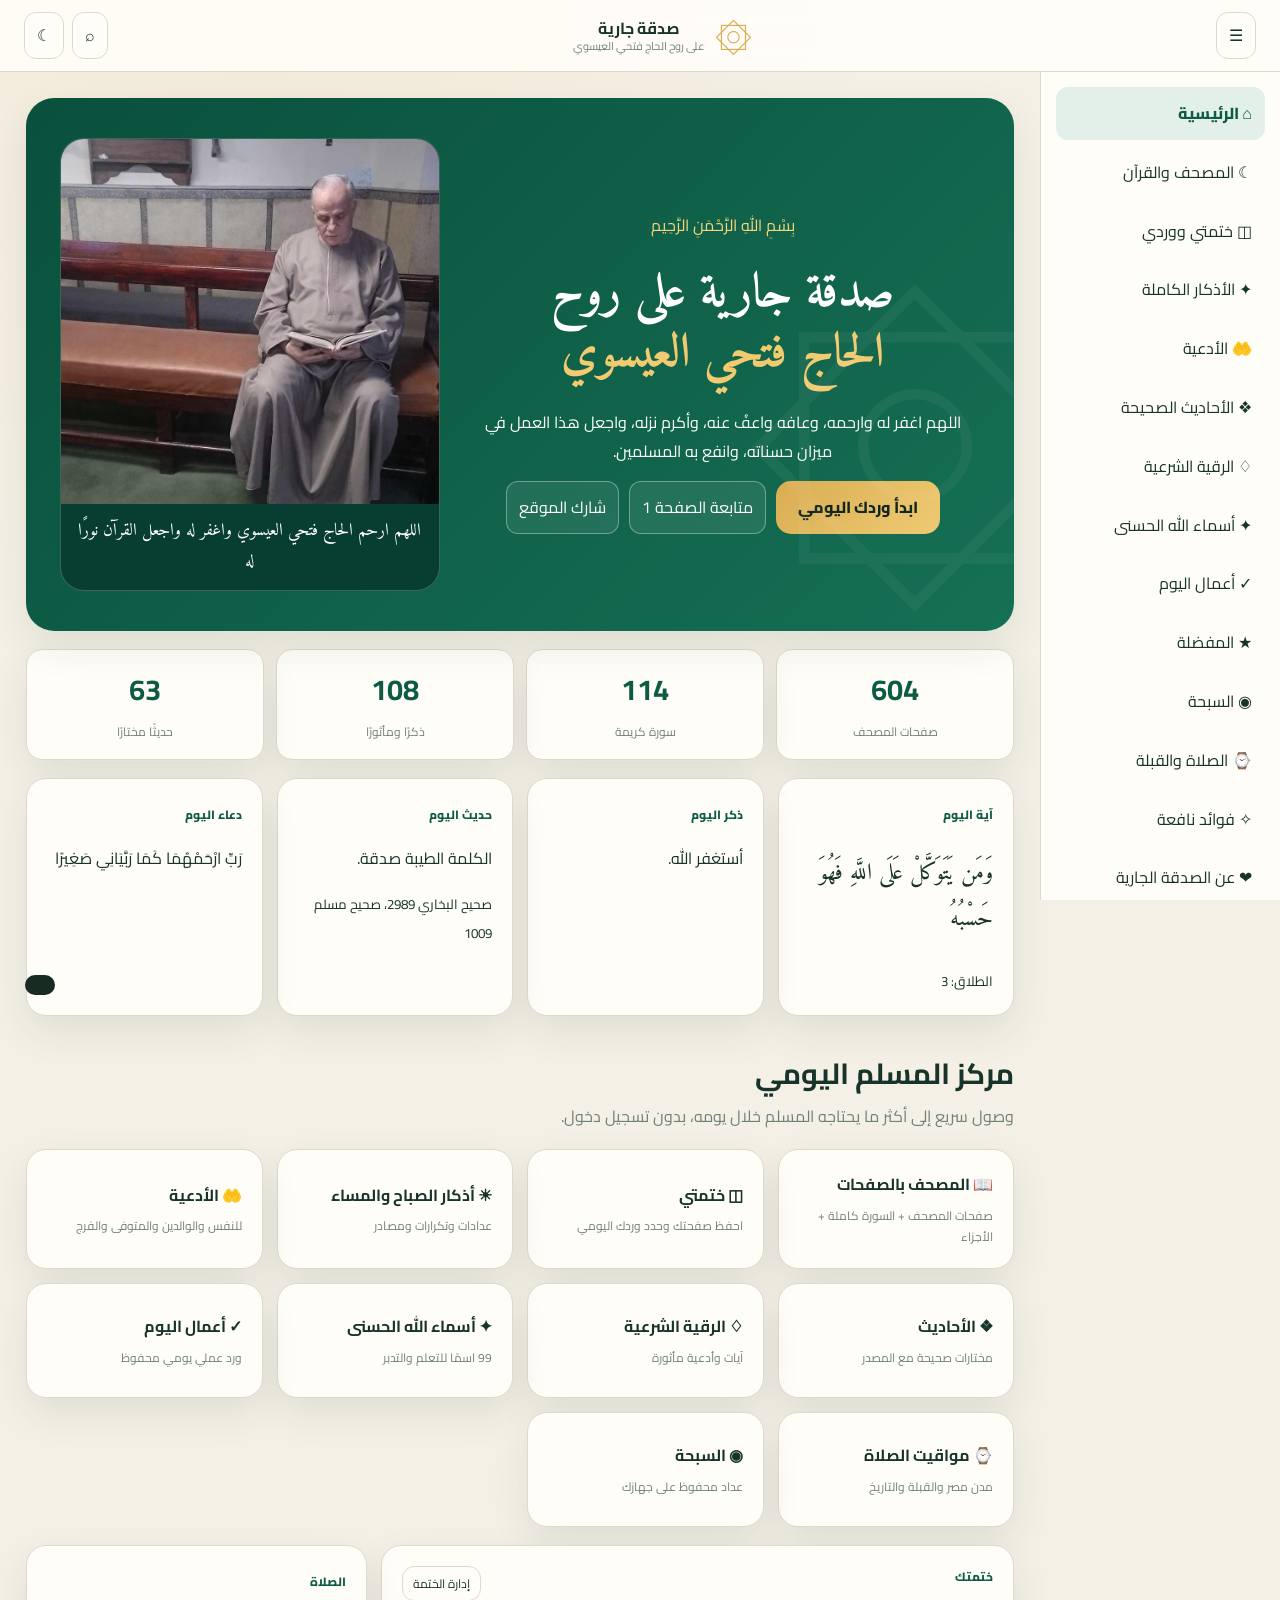
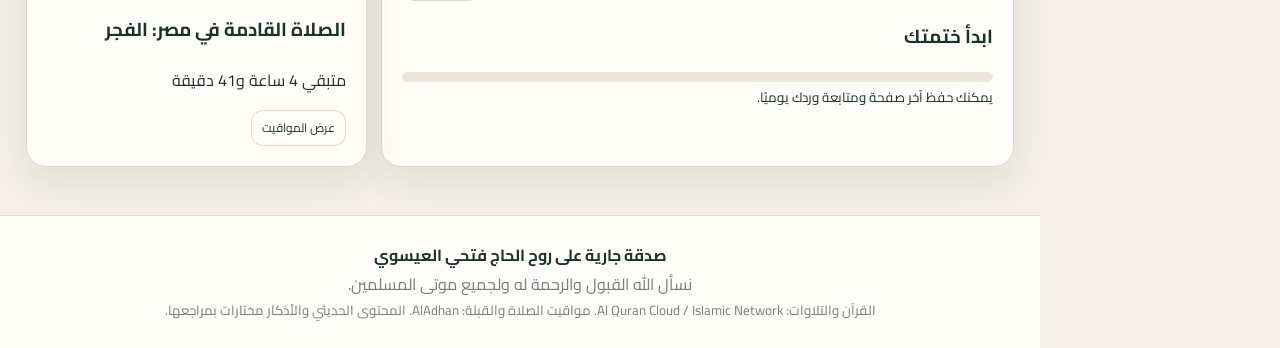
==== index.html @ 01813c27 "Final website update" ====
<!doctype html>
<html lang="ar" dir="rtl">
<head>
  <meta charset="utf-8">
  <meta name="viewport" content="width=device-width,initial-scale=1,viewport-fit=cover">
  <meta name="theme-color" content="#0d5b45">
  <meta name="description" content="صدقة جارية على روح الحاج فتحي العيسوي — مصحف بالصفحات، تلاوة متصلة، أذكار، أدعية، أحاديث، مواقيت الصلاة والقبلة وورد وختمة.">
  <meta property="og:title" content="صدقة جارية على روح الحاج فتحي العيسوي">
  <meta property="og:description" content="موقع إسلامي عام ومجاني: القرآن بالصفحات، الأذكار، الأدعية، الأحاديث، الصلاة والقبلة والورد اليومي.">
  <meta property="og:type" content="website">
  <title>صدقة جارية على روح الحاج فتحي العيسوي</title>
  <link rel="preconnect" href="https://fonts.googleapis.com"><link rel="preconnect" href="https://fonts.gstatic.com" crossorigin>
  <link href="https://fonts.googleapis.com/css2?family=Amiri:wght@400;700&family=Cairo:wght@400;600;700;800&display=swap" rel="stylesheet">
  <link rel="manifest" href="manifest.webmanifest">
  <link rel="stylesheet" href="style.css">
</head>
<body>
<header class="topbar">
  <button id="menuBtn" class="icon-btn" aria-label="القائمة">☰</button>
  <div class="brand"><span class="brand-mark">۞</span><div><strong>صدقة جارية</strong><small>على روح الحاج فتحي العيسوي</small></div></div>
  <div class="top-actions"><button id="globalSearchBtn" class="icon-btn" title="بحث">⌕</button><button id="themeBtn" class="icon-btn" title="الوضع الليلي">☾</button></div>
</header>
<aside id="sidebar" class="sidebar"><nav id="nav">
  <button data-section="home" class="active">⌂ الرئيسية</button>
  <button data-section="quran">☾ المصحف والقرآن</button>
  <button data-section="khatma">◫ ختمتي ووردي</button>
  <button data-section="adhkar">✦ الأذكار الكاملة</button>
  <button data-section="duas">🤲 الأدعية</button>
  <button data-section="hadith">❖ الأحاديث الصحيحة</button>
  <button data-section="ruqyah">♢ الرقية الشرعية</button>
  <button data-section="asma">✦ أسماء الله الحسنى</button>
  <button data-section="dailyworks">✓ أعمال اليوم</button>
  <button data-section="favorites">★ المفضلة</button>
  <button data-section="tasbeeh">◉ السبحة</button>
  <button data-section="prayer">⌚ الصلاة والقبلة</button>
  <button data-section="benefits">✧ فوائد نافعة</button>
  <button data-section="sadaqa">❤ عن الصدقة الجارية</button>
</nav></aside>
<div id="overlay" class="overlay"></div>

<main class="content">
<section id="home" class="page active">
  <div class="hero hero-with-photo">
    <div class="hero-copy"><p class="eyebrow">بِسْمِ اللهِ الرَّحْمَنِ الرَّحِيم</p><h1>صدقة جارية على روح<br><span>الحاج فتحي العيسوي</span></h1><p class="hero-dua">اللهم اغفر له وارحمه، وعافه واعفُ عنه، وأكرم نزله، واجعل هذا العمل في ميزان حسناته، وانفع به المسلمين.</p><div class="hero-actions"><button class="primary" data-go="daily">ابدأ وردك اليومي</button><button class="ghost" id="continueReading">متابعة القراءة</button><button class="ghost" id="shareSite">شارك الموقع</button></div></div>
    <figure class="father-photo"><img src="assets/fathy-alelesawy.jpeg" alt="الحاج فتحي العيسوي يقرأ القرآن"><figcaption>اللهم ارحم الحاج فتحي العيسوي واغفر له واجعل القرآن نورًا له</figcaption></figure>
  </div>

  <div class="stat-grid">
    <article><b>604</b><span>صفحات المصحف</span></article><article><b>114</b><span>سورة كريمة</span></article><article><b id="homeAdhkarCount">—</b><span>ذكرًا ومأثورًا</span></article><article><b id="homeHadithCount">—</b><span>حديثًا مختارًا</span></article>
  </div>

  <div id="daily" class="daily-grid"><article class="card"><span class="tag">آية اليوم</span><p class="quran-text" id="dailyAyah"></p><small id="dailyAyahRef"></small></article><article class="card"><span class="tag">ذكر اليوم</span><p id="dailyDhikr"></p></article><article class="card"><span class="tag">حديث اليوم</span><p id="dailyHadith"></p><small id="dailyHadithRef"></small></article><article class="card"><span class="tag">دعاء اليوم</span><p id="dailyDua"></p></article></div>

  <div class="section-title"><h2>مركز المسلم اليومي</h2><p>وصول سريع إلى أكثر ما يحتاجه المسلم خلال يومه، بدون تسجيل دخول.</p></div>
  <div class="quick-grid expanded"><button data-open="quran"><b>📖 المصحف بالصفحات</b><span>صفحات المصحف + السورة كاملة + الأجزاء</span></button><button data-open="khatma"><b>◫ ختمتي</b><span>احفظ صفحتك وحدد وردك اليومي</span></button><button data-open="adhkar"><b>☀ أذكار الصباح والمساء</b><span>عدادات وتكرارات ومصادر</span></button><button data-open="duas"><b>🤲 الأدعية</b><span>للنفس والوالدين والمتوفى والفرج</span></button><button data-open="hadith"><b>❖ الأحاديث</b><span>مختارات صحيحة مع المصدر</span></button><button data-open="ruqyah"><b>♢ الرقية الشرعية</b><span>آيات وأدعية مأثورة</span></button><button data-open="asma"><b>✦ أسماء الله الحسنى</b><span>99 اسمًا للتعلم والتدبر</span></button><button data-open="dailyworks"><b>✓ أعمال اليوم</b><span>ورد عملي يومي محفوظ</span></button><button data-open="prayer"><b>⌚ مواقيت الصلاة</b><span>مدن مصر والقبلة والتاريخ</span></button><button data-open="tasbeeh"><b>◉ السبحة</b><span>عداد محفوظ على جهازك</span></button></div>

  <div class="home-panels"><article class="card progress-card"><div class="item-head"><span class="tag">ختمتك</span><button data-open="khatma" class="mini-btn">إدارة الختمة</button></div><h3 id="homeKhatmaTitle">ابدأ ختمتك</h3><div class="progress"><span id="homeKhatmaBar"></span></div><small id="homeKhatmaText">يمكنك حفظ آخر صفحة ومتابعة وردك يوميًا.</small></article><article class="card"><span class="tag">الصلاة</span><h3 id="homePrayerTitle">مواقيت مصر</h3><p id="homePrayerText">افتح قسم الصلاة لاختيار مدينتك ومعرفة الصلاة القادمة.</p><button data-open="prayer" class="mini-btn">عرض المواقيت</button></article></div>
</section>

<section id="quran" class="page">
  <div class="section-title"><h2>المصحف الشريف — صفحات وسور وأجزاء</h2><p>اختر طريقة القراءة التي تناسبك: صفحة من صفحات المصحف، سورة كاملة في شاشة واحدة، أو جزء كامل. ويمكنك التنقل السابق/التالي داخل نفس النوع.</p></div>
  <div class="quran-dashboard">
    <div class="quran-mode-tabs" role="tablist" aria-label="طريقة تصفح القرآن">
      <button id="modePage" class="quran-mode-btn active" data-mode="page">📄 صفحات المصحف <small>1–604</small></button>
      <button id="modeSurah" class="quran-mode-btn" data-mode="surah">📖 سورة كاملة <small>1–114</small></button>
      <button id="modeJuz" class="quran-mode-btn" data-mode="juz">◫ جزء كامل <small>1–30</small></button>
    </div>
    <div class="quran-controls">
      <div class="q-control page-control"><label>انتقال إلى صفحة</label><div class="inline"><input id="pageJump" type="number" min="1" max="604" value="1"><button id="goPage" class="primary">فتح الصفحة</button></div></div>
      <div class="q-control"><label>اختيار سورة — تُعرض كاملة</label><select id="surahSelect"></select></div>
      <div class="q-control"><label>اختيار جزء — يُعرض كاملًا</label><select id="juzSelect"></select></div>
      <div class="q-control"><label>القارئ</label><select id="reciter"><option value="ar.alafasy">مشاري راشد العفاسي</option><option value="ar.husary">محمود خليل الحصري</option><option value="ar.minshawi">محمد صديق المنشاوي</option><option value="ar.hudhaify">علي عبد الرحمن الحذيفي</option><option value="ar.sudais">عبد الرحمن السديس</option><option value="ar.abdulbasit">عبد الباسط عبد الصمد</option><option value="ar.shuraim">سعود الشريم</option><option value="legacy.mustafa">مصطفى إسماعيل</option><option value="legacy.refat">محمد رفعت</option></select></div>
    </div>
    <div class="quran-search-box"><input id="quranSearch" class="search" placeholder="ابحث في القرآن بكلمة أو جزء من آية..."><button id="quranSearchBtn" class="ghost">بحث</button></div>
    <div id="quranSearchResults" class="search-strip hidden"></div>
  </div>

  <div class="mushaf-shell">
    <div class="reading-mode-status"><span id="readingModeBadge">وضع الصفحات</span><small id="readingModeHelp">التنقل الآن صفحة بصفحة</small></div>
    <div class="mushaf-toolbar"><button id="prevPage">→ السابق</button><div class="mushaf-meta"><b id="mushafPageTitle">الصفحة 1</b><small id="mushafMeta">جارٍ التحميل...</small></div><button id="nextPage">التالي ←</button></div>
    <div class="audio-toolbar"><button id="playPage" class="primary">▶ تشغيل المعروض</button><button id="stopPage" class="ghost">■ إيقاف</button><button id="playCurrentSurah" class="ghost">♫ تشغيل السورة صوتًا متصلًا</button><button id="savePage" class="ghost">☆ حفظ موضع القراءة</button><label id="autoNextWrap" class="toggle"><input id="autoNextPage" type="checkbox"><span>انتقال تلقائي للصفحة التالية</span></label></div>
    <div class="mushaf-viewbar"><span>طريقة العرض:</span><button id="mushafClassic" class="view-btn active">صفحة مصحف</button><button id="mushafComfort" class="view-btn">قراءة مريحة</button><button id="fontDown" class="view-btn">أ−</button><button id="fontUp" class="view-btn">أ+</button></div>
    <div id="pageAudioStatus" class="audio-status">في وضع الصفحة تُجهّز تلاوة آيات الصفحة لتقليل الفواصل. وفي وضع السورة تُشغّل السورة من ملف صوتي متصل.</div>
    <div class="progress audio-progress"><span id="pageAudioProgress"></span></div>
    <article id="mushafPage" class="mushaf-page"><div class="notice">جارٍ تحميل الصفحة الأولى...</div></article>
    <div class="mushaf-footer"><button id="prevPageBottom">→ السابق</button><b id="pageNumberBottom">1</b><button id="nextPageBottom">التالي ←</button></div>
  </div>
  <audio id="surahPlayer" controls preload="none" class="surah-player"></audio>
  <div class="source-note">مصدر النص والتلاوات: Al Quran Cloud / Islamic Network CDN. عرض الصفحات يعتمد رقم الصفحة المرفق مع النص العثماني، وعرض السورة/الجزء يعرض النص كاملًا في جلسة قراءة واحدة.</div>
</section>

<section id="khatma" class="page"><div class="section-title"><h2>ختمتي ووردي اليومي</h2><p>تابع قراءتك بالصفحات؛ التقدم محفوظ على هذا الجهاز فقط.</p></div><div class="khatma-grid"><article class="card khatma-main"><span class="tag">تقدم الختمة</span><div class="khatma-number"><b id="khatmaPercent">0%</b><span id="khatmaPages">0 من 604 صفحة</span></div><div class="progress large"><span id="khatmaBar"></span></div><div class="toolbar compact-tools"><input id="khatmaCurrentPage" type="number" min="1" max="604" placeholder="آخر صفحة وصلت إليها"><button id="saveKhatma" class="primary">حفظ التقدم</button></div><button id="openKhatmaPage" class="ghost full">افتح آخر صفحة الآن</button></article><article class="card"><span class="tag">الورد اليومي</span><h3>كم صفحة تريد يوميًا؟</h3><div class="toolbar compact-tools"><input id="dailyPages" type="number" min="1" max="100" value="10"><button id="saveDailyPages" class="ghost">حفظ</button></div><p id="khatmaEstimate"></p><div class="today-target"><b id="todayTarget">—</b><small>صفحات ورد اليوم المقترحة</small></div></article><article class="card"><span class="tag">آخر قراءة</span><h3 id="lastReadLabel">لا يوجد موضع محفوظ بعد</h3><p>كلما فتحت صفحة في المصحف يحفظ الموقع آخر صفحة تلقائيًا.</p><button id="resumeLastRead" class="primary">متابعة القراءة</button></article></div></section>

<section id="adhkar" class="page"><div class="section-title"><h2>الأذكار الكاملة</h2><p>أذكار الصباح والمساء ومواقف اليوم، مع عدد التكرار وعداد مستقل لكل ذكر.</p></div><div class="filter-row"><input id="adhkarSearch" class="search" placeholder="ابحث داخل الأذكار..."><button id="resetAdhkarToday" class="ghost">تصفير عدادات القسم الحالي</button></div><div id="adhkarTabs" class="tabs scroll-tabs"></div><div id="adhkarList" class="stack"></div></section>

<section id="duas" class="page"><div class="section-title"><h2>موسوعة الأدعية</h2><p>أدعية من القرآن والسنة ومأثورات صحيحة المعنى، مع أقسام للنفس والوالدين والمتوفى والفرج والرزق.</p></div><input id="duaSearch" class="search section-search" placeholder="ابحث في الأدعية..."><div id="duaTabs" class="tabs scroll-tabs"></div><div id="duaList" class="stack"></div></section>

<section id="hadith" class="page"><div class="section-title"><h2>أحاديث صحيحة مختارة</h2><p>مختارات قصيرة مع مرجع الحديث. الهدف التذكير والانتفاع، وليس استبدال كتب السنة وشروحها.</p></div><div class="toolbar"><input id="hadithSearch" class="search" placeholder="ابحث في الأحاديث..."><select id="hadithCategory"><option value="all">كل الموضوعات</option></select></div><div id="hadithList" class="stack"></div></section>

<section id="ruqyah" class="page"><div class="section-title"><h2>الرقية الشرعية</h2><p>آيات وأدعية مأثورة تُقرأ بنية الاستشفاء والافتقار إلى الله، مع الأخذ بالأسباب الطبية عند الحاجة.</p></div><div class="notice">الرقية دعاء وقراءة مشروعة، وليست بديلًا عن الطبيب أو العلاج عند وجود مرض أو حالة طارئة.</div><div id="ruqyahList" class="stack"></div></section>

<section id="asma" class="page"><div class="section-title"><h2>أسماء الله الحسنى</h2><p>تعلّم الأسماء الحسنى وتدبر معانيها، مع بحث سريع وحفظ الاسم للمراجعة اليومية.</p></div><div class="toolbar"><input id="asmaSearch" class="search" placeholder="ابحث عن اسم من أسماء الله الحسنى..."><button id="randomAsma" class="ghost">اسم للتدبر اليوم</button></div><div id="asmaFeatured" class="asma-featured hidden"></div><div id="asmaGrid" class="asma-grid"></div></section>
<section id="dailyworks" class="page"><div class="section-title"><h2>أعمال اليوم</h2><p>قائمة عملية صغيرة تساعدك على المحافظة على وردك اليومي. تُصفّر تلقائيًا مع بداية يوم جديد على جهازك.</p></div><div class="dailyworks-summary"><article><small>إنجاز اليوم</small><b id="dailyWorksPercent">0%</b><div class="progress"><span id="dailyWorksBar"></span></div></article><article><small>تم</small><b id="dailyWorksDone">0 / 0</b><button id="resetDailyWorks" class="ghost">إعادة اليوم</button></article></div><div id="dailyWorksList" class="dailyworks-list"></div></section>
<section id="favorites" class="page"><div class="section-title"><h2>المفضلة</h2><p>كل ما تحفظه من آيات وأذكار وأدعية وأحاديث يظهر هنا على هذا الجهاز.</p></div><div id="favoriteList" class="stack"></div></section>

<section id="tasbeeh" class="page"><div class="section-title"><h2>السبحة الإلكترونية</h2><p>العداد يُحفظ تلقائيًا على جهازك.</p></div><div class="tasbeeh-card"><select id="tasbeehPhrase"><option>سبحان الله</option><option>الحمد لله</option><option>الله أكبر</option><option>لا إله إلا الله</option><option>أستغفر الله</option><option>لا حول ولا قوة إلا بالله</option><option>اللهم صل وسلم على نبينا محمد</option></select><button id="tasbeehTap" class="tasbeeh-circle"><span id="tasbeehCount">0</span><small>اضغط للتسبيح</small></button><div class="tasbeeh-actions"><button id="minusTasbeeh">−1</button><button id="resetTasbeeh">تصفير</button></div></div></section>

<section id="prayer" class="page"><div class="section-title"><h2>مواقيت الصلاة في مصر والقبلة</h2><p>اختر محافظتك/مدينتك المصرية. الحساب بطريقة الهيئة المصرية العامة للمساحة عبر AlAdhan.</p></div><div class="toolbar prayer-toolbar"><select id="egyptCity"><option value="Cairo">القاهرة</option><option value="Giza">الجيزة</option><option value="Alexandria">الإسكندرية</option><option value="Port Said">بورسعيد</option><option value="Suez">السويس</option><option value="Ismailia">الإسماعيلية</option><option value="Mansoura">المنصورة</option><option value="Tanta">طنطا</option><option value="Zagazig">الزقازيق</option><option value="Damanhur">دمنهور</option><option value="Damietta">دمياط</option><option value="Fayoum">الفيوم</option><option value="Beni Suef">بني سويف</option><option value="Minya">المنيا</option><option value="Asyut">أسيوط</option><option value="Sohag">سوهاج</option><option value="Qena">قنا</option><option value="Luxor">الأقصر</option><option value="Aswan">أسوان</option><option value="Hurghada">الغردقة</option><option value="Sharm El Sheikh">شرم الشيخ</option><option value="Arish">العريش</option></select><button id="cityPrayerBtn" class="primary">عرض المواقيت</button><button id="locateBtn" class="ghost">استخدم موقعي داخل مصر</button></div><div id="prayerStatus" class="notice">القاهرة محددة افتراضيًا. اختر مدينتك ثم اضغط عرض المواقيت.</div><div class="prayer-summary"><article><small>التاريخ الهجري</small><b id="hijriDate">—</b></article><article><small>الصلاة القادمة</small><b id="nextPrayerName">—</b><span id="nextPrayerCountdown">—</span></article></div><div id="prayerGrid" class="prayer-grid"></div><div id="qiblaBox" class="qibla-box hidden"><div id="qiblaArrow" class="qibla-arrow">↑</div><b>اتجاه القبلة</b><span id="qiblaDeg"></span></div></section>

<section id="benefits" class="page"><div class="section-title"><h2>فوائد نافعة خلال اليوم</h2><p>تذكيرات عملية قصيرة تساعد على دوام الطاعة وحسن الخلق.</p></div><div id="benefitList" class="stack"></div></section>

<section id="sadaqa" class="page"><div class="memorial card-large"><figure class="memorial-photo"><img src="assets/fathy-alelesawy.jpeg" alt="الحاج فتحي العيسوي"></figure><span class="brand-mark big">۞</span><h2>في ذكرى الحاج فتحي العيسوي</h2><p class="quran-text">رَبَّنَا اغْفِرْ لَنَا وَلِإِخْوَانِنَا الَّذِينَ سَبَقُونَا بِالْإِيمَانِ</p><p>هذا الموقع أُنشئ بنية الصدقة الجارية، وهو مفتوح لكل الناس بلا تسجيل أو مقابل. نسأل الله أن ينفع به، وأن يجعل كل قراءة وذكر ودعاء وعلم نافع فيه في ميزان حسناته.</p><div class="special-duas"><h3>أدعية لوالدي</h3><p>اللهم اغفر لأبي فتحي العيسوي وارحمه رحمةً واسعة، ونوّر قبره، وآنس وحشته، واجعل قبره روضةً من رياض الجنة.</p><p>اللهم اجزه عن الإحسان إحسانًا، وعن الإساءة عفوًا وغفرانًا، وأكرم نزله ووسّع مدخله، واجمعنا به في جنات النعيم.</p><p>اللهم ارفع درجته في المهديين، واخلفه في عقبه في الغابرين، واغفر لنا وله يا رب العالمين.</p></div><button id="duaForFather" class="primary">دعوت له الآن 🤲</button><small id="duaThanks"></small><button id="shareMemorial" class="ghost">شارك الصدقة الجارية</button></div></section>
</main>
<footer><b>صدقة جارية على روح الحاج فتحي العيسوي</b><span>نسأل الله القبول والرحمة له ولجميع موتى المسلمين.</span><small>القرآن والتلاوات: Al Quran Cloud / Islamic Network. مواقيت الصلاة والقبلة: AlAdhan. المحتوى الحديثي والأذكار مختارات بمراجعها.</small></footer>
<div id="searchModal" class="modal hidden"><div class="modal-card"><button id="closeSearch" class="modal-close">×</button><h3>بحث في الموقع</h3><input id="globalSearch" class="search" placeholder="اكتب ذكرًا أو دعاءً أو حديثًا..."><div id="searchResults" class="stack compact"></div></div></div>
<div id="toast" class="toast"></div>
<script src="data.js"></script><script src="app.js"></script>
</body></html>
---- style.css ----
*{box-sizing:border-box}html{scroll-behavior:smooth}:root{--bg:#f4f0e5;--surface:#fffdf8;--surface2:#ece7da;--text:#18332a;--muted:#718079;--green:#0d5b45;--green2:#177055;--green3:#e3efe9;--gold:#d9ad52;--gold2:#f1d58e;--line:#dfd9cb;--shadow:0 15px 38px rgba(22,47,39,.09);--radius:20px}body{margin:0;background:radial-gradient(circle at 20% 0%,rgba(217,173,82,.08),transparent 28%),var(--bg);color:var(--text);font-family:Cairo,Arial,sans-serif;line-height:1.8}.dark{--bg:#0b1512;--surface:#12211c;--surface2:#1a2c26;--text:#eef6f2;--muted:#a2b1aa;--green:#2b8b6c;--green2:#3ca37f;--green3:#16362c;--gold:#e1b85f;--gold2:#8a7138;--line:#294139;--shadow:0 15px 38px rgba(0,0,0,.24)}button,input,select{font:inherit}.topbar{position:fixed;top:0;right:0;left:0;height:72px;background:color-mix(in srgb,var(--surface) 94%,transparent);backdrop-filter:blur(12px);border-bottom:1px solid var(--line);display:flex;align-items:center;justify-content:space-between;padding:0 24px;z-index:30}.brand{display:flex;align-items:center;gap:10px}.brand-mark{font-size:38px;color:var(--gold);line-height:1}.brand div{display:flex;flex-direction:column;line-height:1.3;text-align:center}.brand small{color:var(--muted);font-size:11px}.icon-btn,.ghost,.mini-btn,.tabs button,.tasbeeh-actions button,.mushaf-toolbar button,.mushaf-footer button{border:1px solid var(--line);background:var(--surface);color:var(--text);border-radius:12px;padding:8px 12px;cursor:pointer}.top-actions{display:flex;gap:8px}.sidebar{position:fixed;top:72px;right:0;bottom:0;width:240px;background:var(--surface);border-left:1px solid var(--line);z-index:20;padding:15px;overflow:auto}.sidebar nav{display:grid;gap:6px}.sidebar button{border:0;background:transparent;color:var(--text);padding:12px 13px;text-align:right;border-radius:12px;cursor:pointer}.sidebar button:hover,.sidebar button.active{background:var(--green3);color:var(--green);font-weight:800}.content{margin-right:240px;padding:98px 26px 48px;min-height:calc(100vh - 150px)}.page{display:none;max-width:1180px;margin:auto}.page.active{display:block}.hero{background:linear-gradient(135deg,#0a503d,#157054);color:white;border-radius:28px;min-height:410px;padding:40px 34px;box-shadow:var(--shadow);position:relative;overflow:hidden}.hero:before{content:'۞';position:absolute;right:-70px;bottom:-120px;font-size:350px;opacity:.045}.hero-with-photo{display:grid;grid-template-columns:1.15fr .85fr;gap:26px;align-items:stretch}.hero-copy{display:flex;flex-direction:column;justify-content:center;text-align:center;align-items:center}.eyebrow{color:#f4d67e}.hero h1{font-family:Amiri,serif;font-size:48px;line-height:1.25;margin:8px 0}.hero h1 span{color:#f2ca70}.hero-dua{max-width:760px}.hero-actions{display:flex;gap:10px;flex-wrap:wrap;justify-content:center}.primary{border:0;background:linear-gradient(135deg,var(--gold),#efca73);color:#13271f;padding:12px 22px;border-radius:15px;font-weight:800;cursor:pointer}.hero .ghost{color:#fff;border-color:rgba(255,255,255,.35);background:rgba(255,255,255,.08)}.father-photo{margin:0;overflow:hidden;border-radius:24px;background:#073e31;border:1px solid rgba(255,255,255,.2);position:relative}.father-photo img{width:100%;height:365px;display:block;object-fit:cover;object-position:50% 42%;filter:contrast(1.03) saturate(.92)}.father-photo figcaption{padding:12px 16px;color:#fff;font-family:Amiri,serif;font-size:1.08rem;text-align:center}.stat-grid{display:grid;grid-template-columns:repeat(4,1fr);gap:12px;margin:18px 0}.stat-grid article,.prayer-summary article{background:var(--surface);border:1px solid var(--line);border-radius:16px;padding:14px 18px;text-align:center;box-shadow:var(--shadow)}.stat-grid b{display:block;font-size:29px;color:var(--green)}.stat-grid span{color:var(--muted);font-size:12px}.daily-grid,.quick-grid,.prayer-grid{display:grid;grid-template-columns:repeat(4,1fr);gap:14px;margin:18px 0}.card,.stack article,.quick-grid button,.prayer,.card-large,.mushaf-shell,.quran-dashboard{background:var(--surface);border:1px solid var(--line);border-radius:var(--radius);box-shadow:var(--shadow)}.card{padding:20px;min-height:165px}.tag{color:var(--green);font-weight:800;font-size:12px}.quran-text{font-family:Amiri,serif;font-size:23px;line-height:2}.section-title{margin:32px 0 15px}.section-title h2{font-size:29px;margin:0}.section-title p{color:var(--muted);margin:2px 0;max-width:900px}.quick-grid.expanded{grid-template-columns:repeat(4,1fr)}.quick-grid button{padding:20px;text-align:right;color:var(--text);cursor:pointer;min-height:115px;transition:.18s}.quick-grid button:hover{transform:translateY(-2px);border-color:var(--gold)}.quick-grid b,.quick-grid span{display:block}.quick-grid span{color:var(--muted);font-size:12px;margin-top:6px}.home-panels{display:grid;grid-template-columns:1.3fr .7fr;gap:14px;margin-top:18px}.progress{height:10px;background:var(--surface2);border-radius:99px;overflow:hidden}.progress span{display:block;height:100%;width:0;background:linear-gradient(90deg,var(--green),var(--gold));transition:.4s}.progress.large{height:16px;margin:16px 0}.mini-btn{padding:6px 10px;font-size:12px}.search,select,input[type=number]{width:100%;padding:12px 14px;border:1px solid var(--line);background:var(--surface);color:var(--text);border-radius:13px;outline:none}.toolbar{display:grid;grid-template-columns:1fr 270px;gap:10px;margin-bottom:18px}.filter-row{display:grid;grid-template-columns:1fr auto;gap:10px;margin-bottom:14px}.section-search{margin-bottom:14px}.inline{display:grid;grid-template-columns:1fr auto;gap:8px}.quran-dashboard{padding:16px;margin-bottom:16px}.quran-controls{display:grid;grid-template-columns:1fr 1.4fr 1fr 1.5fr;gap:10px}.quran-controls label{display:block;color:var(--muted);font-size:12px;margin-bottom:5px}.quran-search-box{display:grid;grid-template-columns:1fr auto;gap:8px;margin-top:12px}.search-strip{margin-top:12px;display:flex;gap:8px;overflow:auto;padding-bottom:5px}.search-result{min-width:260px;border:1px solid var(--line);background:var(--surface2);border-radius:12px;padding:10px;cursor:pointer}.search-result b{display:block;color:var(--green)}.mushaf-shell{padding:18px}.mushaf-toolbar,.mushaf-footer{display:flex;justify-content:space-between;align-items:center;gap:10px}.mushaf-meta{text-align:center;display:flex;flex-direction:column}.mushaf-meta small{color:var(--muted)}.audio-toolbar{display:flex;align-items:center;gap:8px;flex-wrap:wrap;border-block:1px solid var(--line);padding:12px 0;margin:14px 0}.toggle{display:flex;align-items:center;gap:7px;color:var(--muted);font-size:12px}.audio-status{font-size:12px;color:var(--muted);margin-bottom:6px}.audio-progress{height:7px;margin-bottom:12px}.mushaf-page{max-width:810px;margin:0 auto 16px;background:#fffdf3;color:#152b23;border:10px double #d2b86a;border-radius:4px;padding:34px 42px;min-height:860px;box-shadow:inset 0 0 0 2px #eee2b9,0 12px 30px rgba(80,60,20,.08);font-family:Amiri,serif;text-align:justify;direction:rtl;position:relative}.dark .mushaf-page{background:#f8f1df;color:#14261f}.mushaf-page:before,.mushaf-page:after{content:'۞';position:absolute;color:#b59342;font-size:22px;top:8px}.mushaf-page:before{right:12px}.mushaf-page:after{left:12px}.surah-banner{text-align:center;margin:10px 0 14px;padding:7px 20px;border-block:2px solid #c6a556;font-family:Cairo,Arial,sans-serif;font-weight:800;color:#174d3c;background:linear-gradient(90deg,transparent,#f1e3ad,transparent)}.basmala{text-align:center;font-size:27px;margin:7px 0 10px}.mushaf-text{font-size:29px;line-height:2.35;margin:0}.mushaf-ayah{display:inline}.mushaf-ayah-mark{display:inline-flex;vertical-align:middle;align-items:center;justify-content:center;min-width:31px;height:31px;margin:0 3px;border:1px solid #b79543;border-radius:50%;font-family:Cairo,Arial,sans-serif;font-size:12px;color:#185644}.current-audio-ayah{background:rgba(217,173,82,.19);border-radius:8px}.mushaf-footer{border-top:1px solid var(--line);padding-top:12px}.mushaf-footer b{font-size:18px;color:var(--green)}.surah-player{width:100%;margin-top:12px}.source-note{color:var(--muted);font-size:11px;margin-top:8px}.khatma-grid{display:grid;grid-template-columns:1.3fr .8fr .9fr;gap:14px}.khatma-main{min-height:280px}.khatma-number{display:flex;align-items:end;justify-content:space-between;margin-top:16px}.khatma-number b{font-size:46px;color:var(--green)}.khatma-number span{color:var(--muted)}.compact-tools{grid-template-columns:1fr auto;margin:16px 0}.full{width:100%}.today-target{border:1px dashed var(--gold);padding:15px;border-radius:15px;text-align:center}.today-target b{display:block;font-size:32px;color:var(--green)}.tabs{display:flex;gap:7px;flex-wrap:wrap;margin-bottom:15px}.scroll-tabs{overflow:auto;flex-wrap:nowrap;padding-bottom:5px}.tabs button{white-space:nowrap}.tabs button.active{background:var(--green);color:white;border-color:var(--green)}.stack{display:grid;gap:12px}.stack article{padding:18px}.stack article p{margin:7px 0}.item-head{display:flex;justify-content:space-between;gap:10px;align-items:start}.item-actions{display:flex;gap:6px}.item-actions button{border:0;background:var(--surface2);color:var(--text);border-radius:9px;padding:6px 9px;cursor:pointer}.source{display:block;color:var(--muted);font-size:12px}.counter-row{display:flex;align-items:center;justify-content:space-between;gap:10px;margin-top:10px}.counter-btn{border:0;background:var(--green);color:#fff;border-radius:12px;padding:8px 14px;cursor:pointer}.tasbeeh-card{max-width:520px;margin:25px auto;text-align:center}.tasbeeh-circle{width:230px;height:230px;border-radius:50%;margin:30px auto;display:flex;flex-direction:column;align-items:center;justify-content:center;border:8px solid var(--surface2);background:var(--green);color:#fff;cursor:pointer;box-shadow:var(--shadow)}.tasbeeh-circle span{font-size:58px;font-weight:800}.tasbeeh-circle small{opacity:.8}.tasbeeh-actions{display:flex;justify-content:center;gap:8px}.notice{padding:13px;background:var(--surface2);border-radius:12px;margin:14px 0}.prayer{padding:18px;text-align:center}.prayer b,.prayer span{display:block}.prayer span{font-size:24px;color:var(--green)}.prayer-summary{display:grid;grid-template-columns:1fr 1fr;gap:12px;margin:14px 0}.prayer-summary article b,.prayer-summary article span{display:block}.prayer-summary article b{font-size:21px;color:var(--green)}.qibla-box{max-width:300px;margin:25px auto;text-align:center;background:var(--surface);padding:22px;border-radius:var(--radius);border:1px solid var(--line)}.qibla-arrow{font-size:70px;color:var(--green);transition:.4s}.qibla-box b,.qibla-box span{display:block}.card-large{padding:35px;text-align:center;max-width:880px;margin:10px auto}.brand-mark.big{font-size:80px}.special-duas{background:var(--surface2);padding:18px;border-radius:15px;margin:18px 0;text-align:right}.memorial .ghost{margin-right:8px}.memorial-photo{width:190px;height:190px;border-radius:50%;overflow:hidden;margin:0 auto 10px;border:6px solid var(--green3);box-shadow:var(--shadow)}.memorial-photo img{width:100%;height:100%;object-fit:cover;object-position:50% 38%}footer{margin-right:240px;padding:25px;text-align:center;background:var(--surface);border-top:1px solid var(--line);display:flex;flex-direction:column;color:var(--muted)}footer b{color:var(--text)}.hidden{display:none!important}.overlay{display:none}.modal{position:fixed;inset:0;background:rgba(0,0,0,.55);z-index:50;display:flex;align-items:flex-start;justify-content:center;padding:90px 16px 20px}.modal-card{width:min(760px,100%);max-height:78vh;overflow:auto;background:var(--surface);padding:22px;border-radius:20px;position:relative}.modal-close{position:absolute;left:14px;top:10px;border:0;background:transparent;color:var(--text);font-size:28px;cursor:pointer}.compact article{padding:12px}.toast{position:fixed;bottom:25px;left:25px;background:#172b23;color:#fff;padding:10px 15px;border-radius:12px;z-index:80;transform:translateY(120px);transition:.25s}.toast.show{transform:translateY(0)}
@media(max-width:1000px){.sidebar{transform:translateX(110%);transition:.25s;width:270px}.sidebar.open{transform:none}.overlay.show{display:block;position:fixed;inset:72px 0 0 0;background:rgba(0,0,0,.35);z-index:19}.content,footer{margin-right:0}.daily-grid,.quick-grid.expanded{grid-template-columns:repeat(2,1fr)}.quran-controls{grid-template-columns:repeat(2,1fr)}.khatma-grid{grid-template-columns:1fr 1fr}.khatma-main{grid-column:1/-1}.prayer-grid{grid-template-columns:repeat(3,1fr)}}
@media(max-width:780px){.hero-with-photo{grid-template-columns:1fr}.father-photo img{height:330px}.stat-grid{grid-template-columns:repeat(2,1fr)}.home-panels{grid-template-columns:1fr}.mushaf-page{padding:26px 24px;min-height:720px}.mushaf-text{font-size:26px;line-height:2.25}.mushaf-toolbar{align-items:stretch}.mushaf-toolbar button{font-size:12px}}
@media(max-width:600px){.topbar{padding:0 12px}.brand strong{font-size:13px}.brand small{font-size:9px}.content{padding:88px 10px 35px}.hero{padding:30px 16px}.hero h1{font-size:35px}.daily-grid,.quick-grid.expanded,.prayer-grid,.quran-controls,.khatma-grid,.prayer-summary{grid-template-columns:1fr}.toolbar,.filter-row{grid-template-columns:1fr}.mushaf-shell{padding:10px}.mushaf-page{border-width:6px;padding:24px 14px;min-height:620px}.mushaf-text{font-size:24px;line-height:2.2;text-align:right}.audio-toolbar{align-items:stretch}.audio-toolbar button{flex:1 1 46%}.mushaf-toolbar button{padding:7px}.mushaf-meta b{font-size:14px}.mushaf-meta small{font-size:10px}.card{min-height:auto}.quran-text{font-size:22px}}
/* ===== V5: تجربة مصحف أوضح + أقسام موسعة ===== */
.mushaf-viewbar{display:flex;align-items:center;justify-content:center;gap:8px;flex-wrap:wrap;margin:0 0 14px;padding:10px;border:1px solid var(--line);border-radius:14px;background:var(--surface2)}
.mushaf-viewbar>span{font-size:12px;color:var(--muted);font-weight:700}.view-btn{border:1px solid var(--line);background:var(--surface);color:var(--text);padding:7px 12px;border-radius:10px;cursor:pointer}.view-btn.active{background:var(--green);color:#fff;border-color:var(--green)}
.mushaf-page{--mushaf-font:36px;max-width:650px;min-height:0!important;padding:30px 32px 24px;margin:0 auto 16px;border-width:8px;overflow:hidden}
.mushaf-text{font-size:var(--mushaf-font)!important;line-height:2.28!important;text-align:justify!important;text-align-last:right;margin:0;word-spacing:1px}
.mushaf-page .surah-banner{margin:7px 0 10px;padding:5px 14px}.mushaf-page .basmala{font-size:calc(var(--mushaf-font) * .9);margin:4px 0 7px}.mushaf-ayah-mark{min-width:29px;height:29px}
.mushaf-page.comfort{max-width:980px;border:1px solid var(--line);border-radius:20px;background:var(--surface);color:var(--text);box-shadow:var(--shadow);padding:28px 34px}.dark .mushaf-page.comfort{background:var(--surface);color:var(--text)}.mushaf-page.comfort:before,.mushaf-page.comfort:after{display:none}.mushaf-page.comfort .mushaf-text{line-height:2.1!important;text-align:right!important}.mushaf-page.comfort .surah-banner{border-radius:12px;border:1px solid var(--line);background:var(--surface2)}
.asma-grid{display:grid;grid-template-columns:repeat(5,1fr);gap:10px}.asma-card{background:var(--surface);border:1px solid var(--line);border-radius:16px;padding:18px;text-align:center;box-shadow:var(--shadow);transition:.18s}.asma-card:hover{transform:translateY(-2px);border-color:var(--gold)}.asma-card b{display:block;font-family:Amiri,serif;font-size:27px;color:var(--green)}.asma-card small{color:var(--muted)}.asma-featured{max-width:680px;margin:0 auto 18px;padding:24px;text-align:center;background:linear-gradient(135deg,var(--green),#174b3d);color:white;border-radius:22px;box-shadow:var(--shadow)}.asma-featured b{display:block;font-family:Amiri,serif;font-size:42px;color:#f3d47b}.asma-featured p{margin:4px 0}
.dailyworks-summary{display:grid;grid-template-columns:1.2fr .8fr;gap:12px;margin-bottom:16px}.dailyworks-summary article{background:var(--surface);border:1px solid var(--line);border-radius:16px;padding:18px;box-shadow:var(--shadow)}.dailyworks-summary b{display:block;font-size:30px;color:var(--green)}.dailyworks-list{display:grid;grid-template-columns:repeat(2,1fr);gap:10px}.daily-work{display:flex;align-items:center;gap:12px;background:var(--surface);border:1px solid var(--line);border-radius:15px;padding:14px;cursor:pointer;box-shadow:var(--shadow)}.daily-work input{width:22px;height:22px;accent-color:var(--green)}.daily-work.done{opacity:.72;background:var(--surface2)}.daily-work.done span{text-decoration:line-through}.daily-work span{font-weight:700}.daily-work small{display:block;color:var(--muted);font-weight:400}
@media(max-width:900px){.asma-grid{grid-template-columns:repeat(3,1fr)}}
@media(max-width:600px){.mushaf-page{--mushaf-font:28px;max-width:100%;padding:20px 12px 18px;border-width:5px}.mushaf-text{line-height:2.12!important;text-align:right!important}.mushaf-page.comfort{padding:20px 14px}.asma-grid{grid-template-columns:repeat(2,1fr)}.dailyworks-summary,.dailyworks-list{grid-template-columns:1fr}.mushaf-viewbar{justify-content:flex-start}}

/* ===== V6: Quran Navigator — صفحات / سورة كاملة / جزء كامل ===== */
.quran-mode-tabs{display:grid;grid-template-columns:repeat(3,1fr);gap:10px;margin-bottom:14px}.quran-mode-btn{border:1px solid var(--line);background:var(--surface2);color:var(--text);padding:13px 14px;border-radius:15px;cursor:pointer;font-weight:800;text-align:center;transition:.18s}.quran-mode-btn small{display:block;color:var(--muted);font-size:10px;font-weight:500}.quran-mode-btn:hover{border-color:var(--gold);transform:translateY(-1px)}.quran-mode-btn.active{background:linear-gradient(135deg,var(--green),var(--green2));color:#fff;border-color:transparent;box-shadow:0 8px 20px rgba(13,91,69,.18)}.quran-mode-btn.active small{color:rgba(255,255,255,.78)}
.reading-mode-status{display:flex;align-items:center;justify-content:center;gap:10px;flex-wrap:wrap;margin-bottom:12px}.reading-mode-status span{background:var(--green3);color:var(--green);border-radius:999px;padding:6px 13px;font-weight:800;font-size:12px}.reading-mode-status small{color:var(--muted)}
.mushaf-page.long-reading{max-width:940px!important;padding:38px 46px!important;border-radius:14px!important;min-height:0!important}.mushaf-page.long-reading .mushaf-text{font-size:calc(var(--mushaf-font) - 2px)!important;line-height:2.15!important}.mushaf-page.surah-reading{background:linear-gradient(180deg,#fffdf3,#fbf5e5)}.dark .mushaf-page.surah-reading,.dark .mushaf-page.juz-reading{background:#f8f1df}.mushaf-page.juz-reading .surah-banner{margin-top:24px}.mushaf-page.long-reading .current-audio-ayah{box-decoration-break:clone;-webkit-box-decoration-break:clone;padding:2px 3px}
@media(max-width:780px){.quran-mode-tabs{grid-template-columns:1fr}.mushaf-page.long-reading{padding:25px 18px!important}.mushaf-page.long-reading .mushaf-text{font-size:var(--mushaf-font)!important;line-height:2.05!important}.reading-mode-status{justify-content:flex-start}}
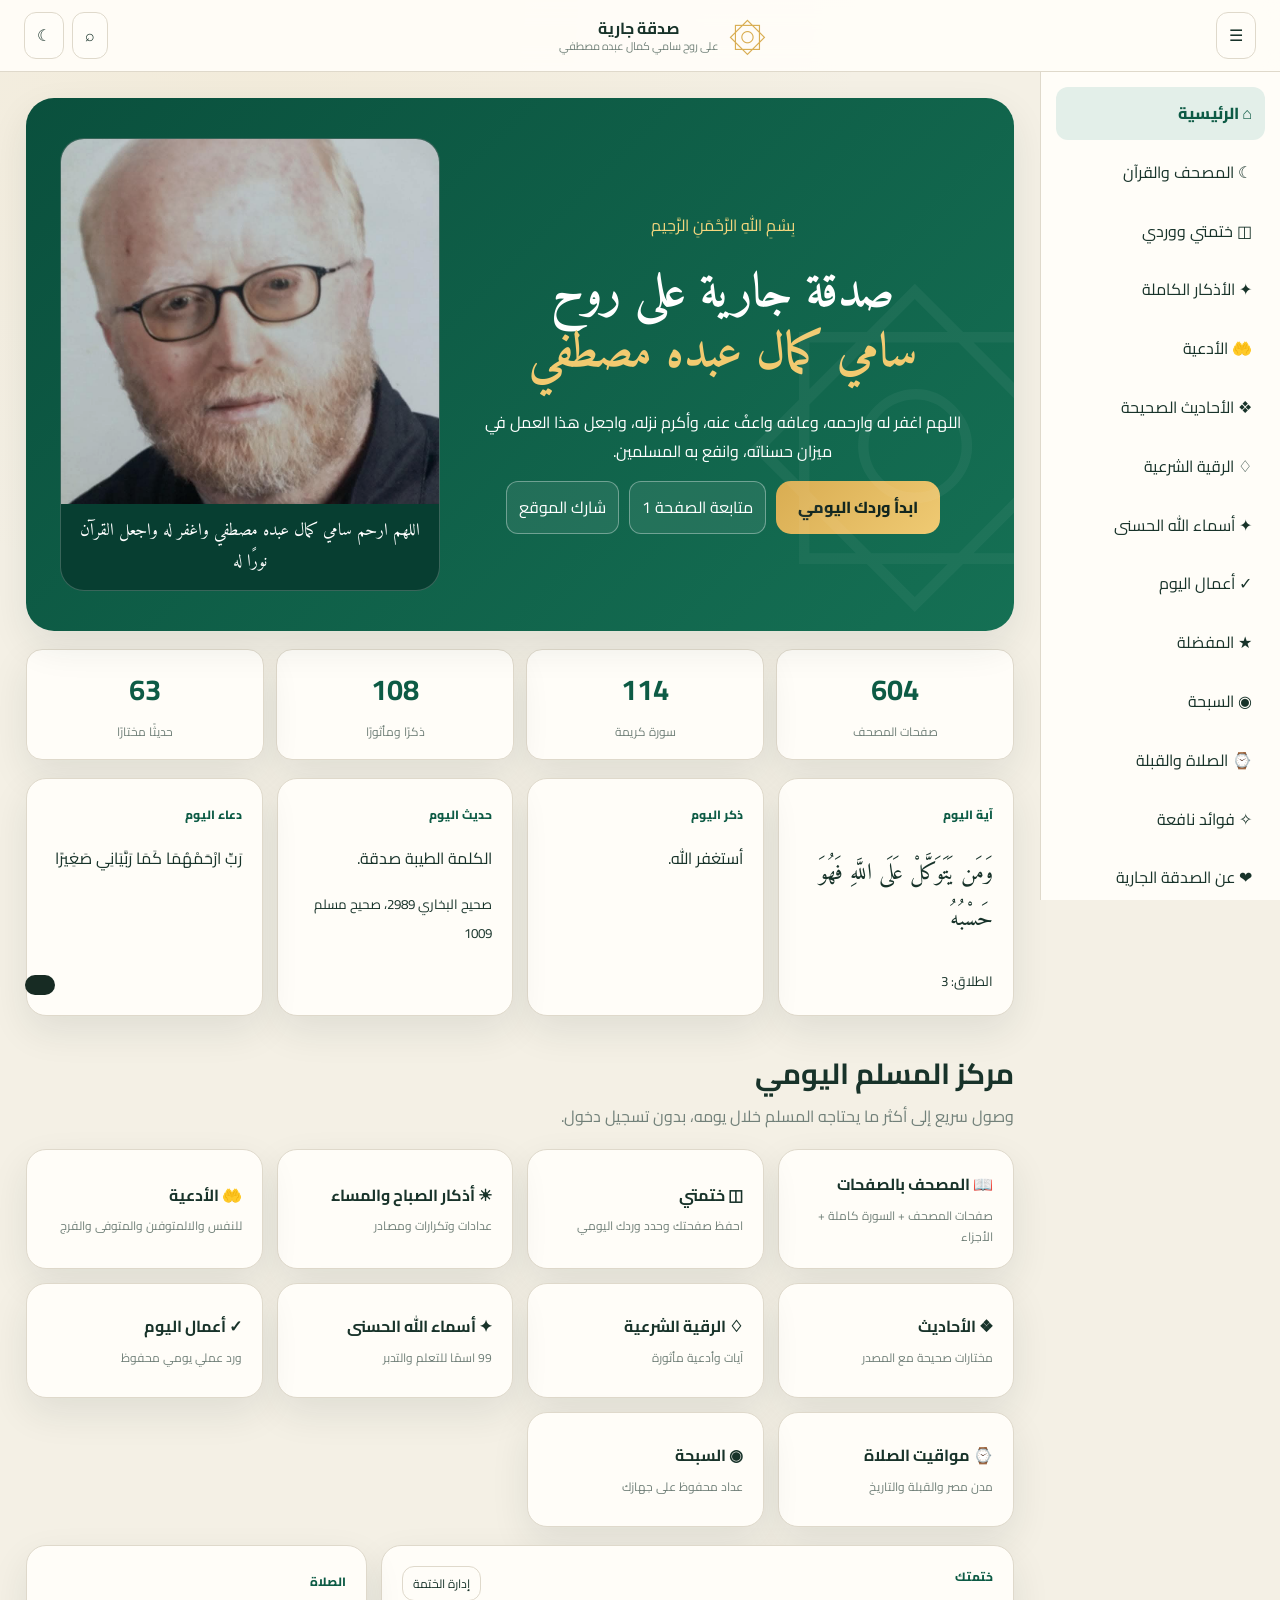
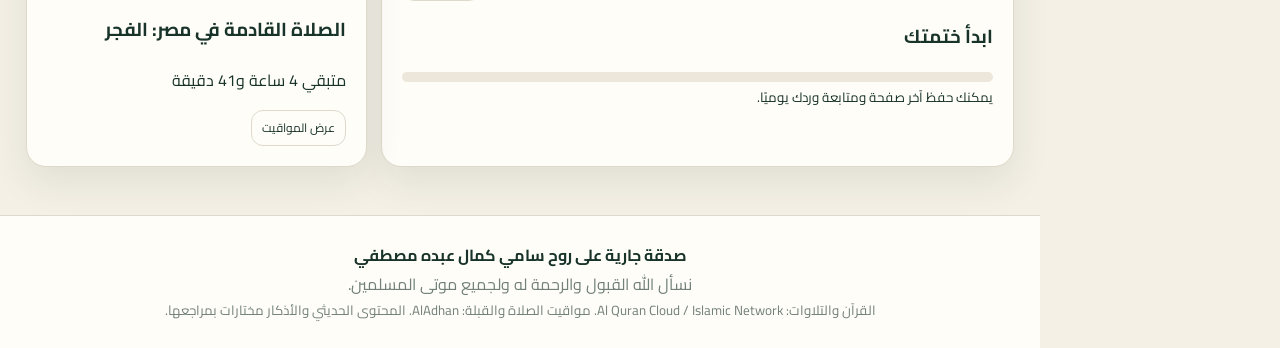
==== commit f6c1ac30: "Sadaqa Samy Kamal website" ====
--- a/index.html
+++ b/index.html
@@ -4,11 +4,11 @@
   <meta charset="utf-8">
   <meta name="viewport" content="width=device-width,initial-scale=1,viewport-fit=cover">
   <meta name="theme-color" content="#0d5b45">
-  <meta name="description" content="صدقة جارية على روح الحاج فتحي العيسوي — مصحف بالصفحات، تلاوة متصلة، أذكار، أدعية، أحاديث، مواقيت الصلاة والقبلة وورد وختمة.">
-  <meta property="og:title" content="صدقة جارية على روح الحاج فتحي العيسوي">
+  <meta name="description" content="صدقة جارية على روح سامي كمال عبده مصطفي — مصحف بالصفحات، تلاوة متصلة، أذكار، أدعية، أحاديث، مواقيت الصلاة والقبلة وورد وختمة.">
+  <meta property="og:title" content="صدقة جارية على روح سامي كمال عبده مصطفي">
   <meta property="og:description" content="موقع إسلامي عام ومجاني: القرآن بالصفحات، الأذكار، الأدعية، الأحاديث، الصلاة والقبلة والورد اليومي.">
   <meta property="og:type" content="website">
-  <title>صدقة جارية على روح الحاج فتحي العيسوي</title>
+  <title>صدقة جارية على روح سامي كمال عبده مصطفي</title>
   <link rel="preconnect" href="https://fonts.googleapis.com"><link rel="preconnect" href="https://fonts.gstatic.com" crossorigin>
   <link href="https://fonts.googleapis.com/css2?family=Amiri:wght@400;700&family=Cairo:wght@400;600;700;800&display=swap" rel="stylesheet">
   <link rel="manifest" href="manifest.webmanifest">
@@ -17,7 +17,7 @@
 <body>
 <header class="topbar">
   <button id="menuBtn" class="icon-btn" aria-label="القائمة">☰</button>
-  <div class="brand"><span class="brand-mark">۞</span><div><strong>صدقة جارية</strong><small>على روح الحاج فتحي العيسوي</small></div></div>
+  <div class="brand"><span class="brand-mark">۞</span><div><strong>صدقة جارية</strong><small>على روح سامي كمال عبده مصطفي</small></div></div>
   <div class="top-actions"><button id="globalSearchBtn" class="icon-btn" title="بحث">⌕</button><button id="themeBtn" class="icon-btn" title="الوضع الليلي">☾</button></div>
 </header>
 <aside id="sidebar" class="sidebar"><nav id="nav">
@@ -41,8 +41,8 @@
 <main class="content">
 <section id="home" class="page active">
   <div class="hero hero-with-photo">
-    <div class="hero-copy"><p class="eyebrow">بِسْمِ اللهِ الرَّحْمَنِ الرَّحِيم</p><h1>صدقة جارية على روح<br><span>الحاج فتحي العيسوي</span></h1><p class="hero-dua">اللهم اغفر له وارحمه، وعافه واعفُ عنه، وأكرم نزله، واجعل هذا العمل في ميزان حسناته، وانفع به المسلمين.</p><div class="hero-actions"><button class="primary" data-go="daily">ابدأ وردك اليومي</button><button class="ghost" id="continueReading">متابعة القراءة</button><button class="ghost" id="shareSite">شارك الموقع</button></div></div>
-    <figure class="father-photo"><img src="assets/fathy-alelesawy.jpeg" alt="الحاج فتحي العيسوي يقرأ القرآن"><figcaption>اللهم ارحم الحاج فتحي العيسوي واغفر له واجعل القرآن نورًا له</figcaption></figure>
+    <div class="hero-copy"><p class="eyebrow">بِسْمِ اللهِ الرَّحْمَنِ الرَّحِيم</p><h1>صدقة جارية على روح<br><span>سامي كمال عبده مصطفي</span></h1><p class="hero-dua">اللهم اغفر له وارحمه، وعافه واعفُ عنه، وأكرم نزله، واجعل هذا العمل في ميزان حسناته، وانفع به المسلمين.</p><div class="hero-actions"><button class="primary" data-go="daily">ابدأ وردك اليومي</button><button class="ghost" id="continueReading">متابعة القراءة</button><button class="ghost" id="shareSite">شارك الموقع</button></div></div>
+    <figure class="father-photo"><img src="assets/samy-kamal.jpeg" alt="سامي كمال عبده مصطفي يقرأ القرآن"><figcaption>اللهم ارحم سامي كمال عبده مصطفي واغفر له واجعل القرآن نورًا له</figcaption></figure>
   </div>
 
   <div class="stat-grid">
@@ -52,7 +52,7 @@
   <div id="daily" class="daily-grid"><article class="card"><span class="tag">آية اليوم</span><p class="quran-text" id="dailyAyah"></p><small id="dailyAyahRef"></small></article><article class="card"><span class="tag">ذكر اليوم</span><p id="dailyDhikr"></p></article><article class="card"><span class="tag">حديث اليوم</span><p id="dailyHadith"></p><small id="dailyHadithRef"></small></article><article class="card"><span class="tag">دعاء اليوم</span><p id="dailyDua"></p></article></div>
 
   <div class="section-title"><h2>مركز المسلم اليومي</h2><p>وصول سريع إلى أكثر ما يحتاجه المسلم خلال يومه، بدون تسجيل دخول.</p></div>
-  <div class="quick-grid expanded"><button data-open="quran"><b>📖 المصحف بالصفحات</b><span>صفحات المصحف + السورة كاملة + الأجزاء</span></button><button data-open="khatma"><b>◫ ختمتي</b><span>احفظ صفحتك وحدد وردك اليومي</span></button><button data-open="adhkar"><b>☀ أذكار الصباح والمساء</b><span>عدادات وتكرارات ومصادر</span></button><button data-open="duas"><b>🤲 الأدعية</b><span>للنفس والوالدين والمتوفى والفرج</span></button><button data-open="hadith"><b>❖ الأحاديث</b><span>مختارات صحيحة مع المصدر</span></button><button data-open="ruqyah"><b>♢ الرقية الشرعية</b><span>آيات وأدعية مأثورة</span></button><button data-open="asma"><b>✦ أسماء الله الحسنى</b><span>99 اسمًا للتعلم والتدبر</span></button><button data-open="dailyworks"><b>✓ أعمال اليوم</b><span>ورد عملي يومي محفوظ</span></button><button data-open="prayer"><b>⌚ مواقيت الصلاة</b><span>مدن مصر والقبلة والتاريخ</span></button><button data-open="tasbeeh"><b>◉ السبحة</b><span>عداد محفوظ على جهازك</span></button></div>
+  <div class="quick-grid expanded"><button data-open="quran"><b>📖 المصحف بالصفحات</b><span>صفحات المصحف + السورة كاملة + الأجزاء</span></button><button data-open="khatma"><b>◫ ختمتي</b><span>احفظ صفحتك وحدد وردك اليومي</span></button><button data-open="adhkar"><b>☀ أذكار الصباح والمساء</b><span>عدادات وتكرارات ومصادر</span></button><button data-open="duas"><b>🤲 الأدعية</b><span>للنفس والالمتوفىن والمتوفى والفرج</span></button><button data-open="hadith"><b>❖ الأحاديث</b><span>مختارات صحيحة مع المصدر</span></button><button data-open="ruqyah"><b>♢ الرقية الشرعية</b><span>آيات وأدعية مأثورة</span></button><button data-open="asma"><b>✦ أسماء الله الحسنى</b><span>99 اسمًا للتعلم والتدبر</span></button><button data-open="dailyworks"><b>✓ أعمال اليوم</b><span>ورد عملي يومي محفوظ</span></button><button data-open="prayer"><b>⌚ مواقيت الصلاة</b><span>مدن مصر والقبلة والتاريخ</span></button><button data-open="tasbeeh"><b>◉ السبحة</b><span>عداد محفوظ على جهازك</span></button></div>
 
   <div class="home-panels"><article class="card progress-card"><div class="item-head"><span class="tag">ختمتك</span><button data-open="khatma" class="mini-btn">إدارة الختمة</button></div><h3 id="homeKhatmaTitle">ابدأ ختمتك</h3><div class="progress"><span id="homeKhatmaBar"></span></div><small id="homeKhatmaText">يمكنك حفظ آخر صفحة ومتابعة وردك يوميًا.</small></article><article class="card"><span class="tag">الصلاة</span><h3 id="homePrayerTitle">مواقيت مصر</h3><p id="homePrayerText">افتح قسم الصلاة لاختيار مدينتك ومعرفة الصلاة القادمة.</p><button data-open="prayer" class="mini-btn">عرض المواقيت</button></article></div>
 </section>
@@ -93,7 +93,7 @@
 
 <section id="adhkar" class="page"><div class="section-title"><h2>الأذكار الكاملة</h2><p>أذكار الصباح والمساء ومواقف اليوم، مع عدد التكرار وعداد مستقل لكل ذكر.</p></div><div class="filter-row"><input id="adhkarSearch" class="search" placeholder="ابحث داخل الأذكار..."><button id="resetAdhkarToday" class="ghost">تصفير عدادات القسم الحالي</button></div><div id="adhkarTabs" class="tabs scroll-tabs"></div><div id="adhkarList" class="stack"></div></section>
 
-<section id="duas" class="page"><div class="section-title"><h2>موسوعة الأدعية</h2><p>أدعية من القرآن والسنة ومأثورات صحيحة المعنى، مع أقسام للنفس والوالدين والمتوفى والفرج والرزق.</p></div><input id="duaSearch" class="search section-search" placeholder="ابحث في الأدعية..."><div id="duaTabs" class="tabs scroll-tabs"></div><div id="duaList" class="stack"></div></section>
+<section id="duas" class="page"><div class="section-title"><h2>موسوعة الأدعية</h2><p>أدعية من القرآن والسنة ومأثورات صحيحة المعنى، مع أقسام للنفس والالمتوفىن والمتوفى والفرج والرزق.</p></div><input id="duaSearch" class="search section-search" placeholder="ابحث في الأدعية..."><div id="duaTabs" class="tabs scroll-tabs"></div><div id="duaList" class="stack"></div></section>
 
 <section id="hadith" class="page"><div class="section-title"><h2>أحاديث صحيحة مختارة</h2><p>مختارات قصيرة مع مرجع الحديث. الهدف التذكير والانتفاع، وليس استبدال كتب السنة وشروحها.</p></div><div class="toolbar"><input id="hadithSearch" class="search" placeholder="ابحث في الأحاديث..."><select id="hadithCategory"><option value="all">كل الموضوعات</option></select></div><div id="hadithList" class="stack"></div></section>
 
@@ -109,9 +109,9 @@
 
 <section id="benefits" class="page"><div class="section-title"><h2>فوائد نافعة خلال اليوم</h2><p>تذكيرات عملية قصيرة تساعد على دوام الطاعة وحسن الخلق.</p></div><div id="benefitList" class="stack"></div></section>
 
-<section id="sadaqa" class="page"><div class="memorial card-large"><figure class="memorial-photo"><img src="assets/fathy-alelesawy.jpeg" alt="الحاج فتحي العيسوي"></figure><span class="brand-mark big">۞</span><h2>في ذكرى الحاج فتحي العيسوي</h2><p class="quran-text">رَبَّنَا اغْفِرْ لَنَا وَلِإِخْوَانِنَا الَّذِينَ سَبَقُونَا بِالْإِيمَانِ</p><p>هذا الموقع أُنشئ بنية الصدقة الجارية، وهو مفتوح لكل الناس بلا تسجيل أو مقابل. نسأل الله أن ينفع به، وأن يجعل كل قراءة وذكر ودعاء وعلم نافع فيه في ميزان حسناته.</p><div class="special-duas"><h3>أدعية لوالدي</h3><p>اللهم اغفر لأبي فتحي العيسوي وارحمه رحمةً واسعة، ونوّر قبره، وآنس وحشته، واجعل قبره روضةً من رياض الجنة.</p><p>اللهم اجزه عن الإحسان إحسانًا، وعن الإساءة عفوًا وغفرانًا، وأكرم نزله ووسّع مدخله، واجمعنا به في جنات النعيم.</p><p>اللهم ارفع درجته في المهديين، واخلفه في عقبه في الغابرين، واغفر لنا وله يا رب العالمين.</p></div><button id="duaForFather" class="primary">دعوت له الآن 🤲</button><small id="duaThanks"></small><button id="shareMemorial" class="ghost">شارك الصدقة الجارية</button></div></section>
+<section id="sadaqa" class="page"><div class="memorial card-large"><figure class="memorial-photo"><img src="assets/samy-kamal.jpeg" alt="سامي كمال عبده مصطفي"></figure><span class="brand-mark big">۞</span><h2>في ذكرى سامي كمال عبده مصطفي</h2><p class="quran-text">رَبَّنَا اغْفِرْ لَنَا وَلِإِخْوَانِنَا الَّذِينَ سَبَقُونَا بِالْإِيمَانِ</p><p>هذا الموقع أُنشئ بنية الصدقة الجارية، وهو مفتوح لكل الناس بلا تسجيل أو مقابل. نسأل الله أن ينفع به، وأن يجعل كل قراءة وذكر ودعاء وعلم نافع فيه في ميزان حسناته.</p><div class="special-duas"><h3>أدعية لالمتوفى</h3><p>اللهم اغفر لسامي كمال عبده مصطفي وارحمه رحمةً واسعة، ونوّر قبره، وآنس وحشته، واجعل قبره روضةً من رياض الجنة.</p><p>اللهم اجزه عن الإحسان إحسانًا، وعن الإساءة عفوًا وغفرانًا، وأكرم نزله ووسّع مدخله، واجمعنا به في جنات النعيم.</p><p>اللهم ارفع درجته في المهديين، واخلفه في عقبه في الغابرين، واغفر لنا وله يا رب العالمين.</p></div><button id="duaForFather" class="primary">دعوت له الآن 🤲</button><small id="duaThanks"></small><button id="shareMemorial" class="ghost">شارك الصدقة الجارية</button></div></section>
 </main>
-<footer><b>صدقة جارية على روح الحاج فتحي العيسوي</b><span>نسأل الله القبول والرحمة له ولجميع موتى المسلمين.</span><small>القرآن والتلاوات: Al Quran Cloud / Islamic Network. مواقيت الصلاة والقبلة: AlAdhan. المحتوى الحديثي والأذكار مختارات بمراجعها.</small></footer>
+<footer><b>صدقة جارية على روح سامي كمال عبده مصطفي</b><span>نسأل الله القبول والرحمة له ولجميع موتى المسلمين.</span><small>القرآن والتلاوات: Al Quran Cloud / Islamic Network. مواقيت الصلاة والقبلة: AlAdhan. المحتوى الحديثي والأذكار مختارات بمراجعها.</small></footer>
 <div id="searchModal" class="modal hidden"><div class="modal-card"><button id="closeSearch" class="modal-close">×</button><h3>بحث في الموقع</h3><input id="globalSearch" class="search" placeholder="اكتب ذكرًا أو دعاءً أو حديثًا..."><div id="searchResults" class="stack compact"></div></div></div>
 <div id="toast" class="toast"></div>
 <script src="data.js"></script><script src="app.js"></script>
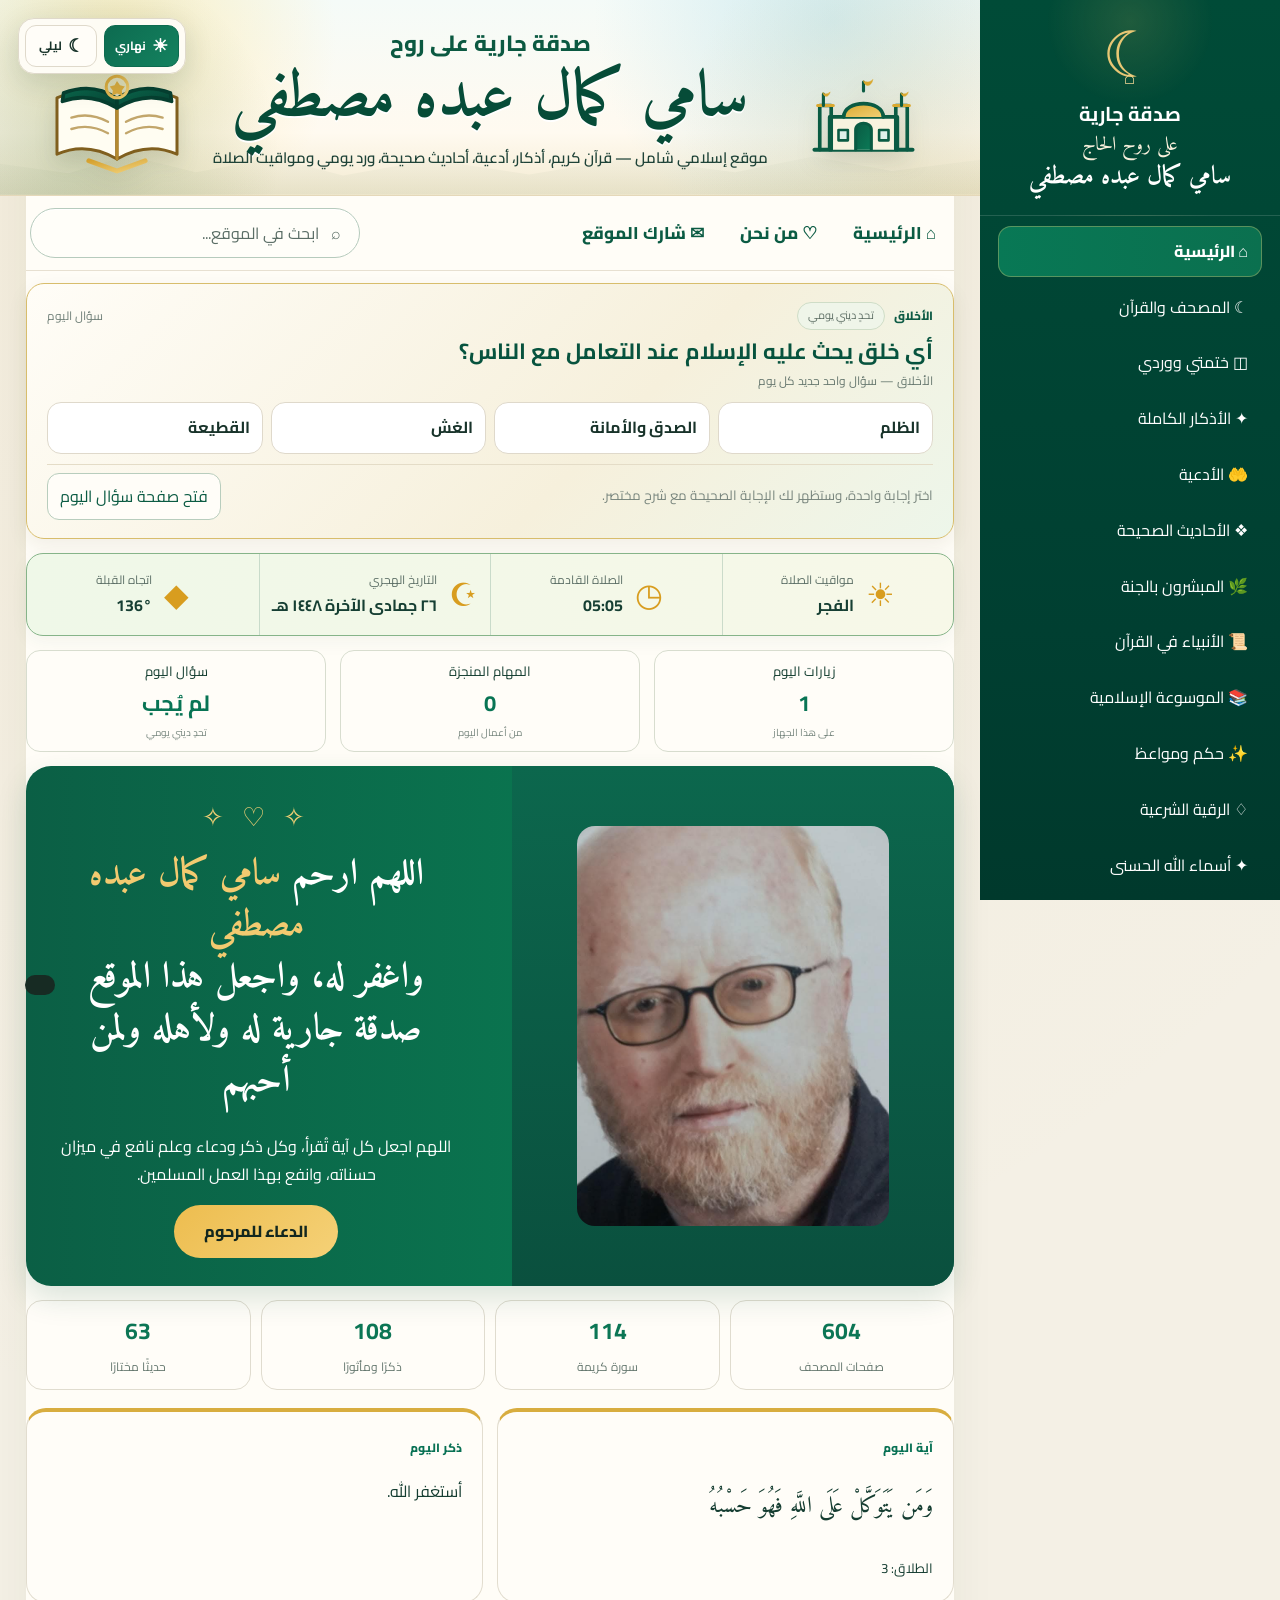
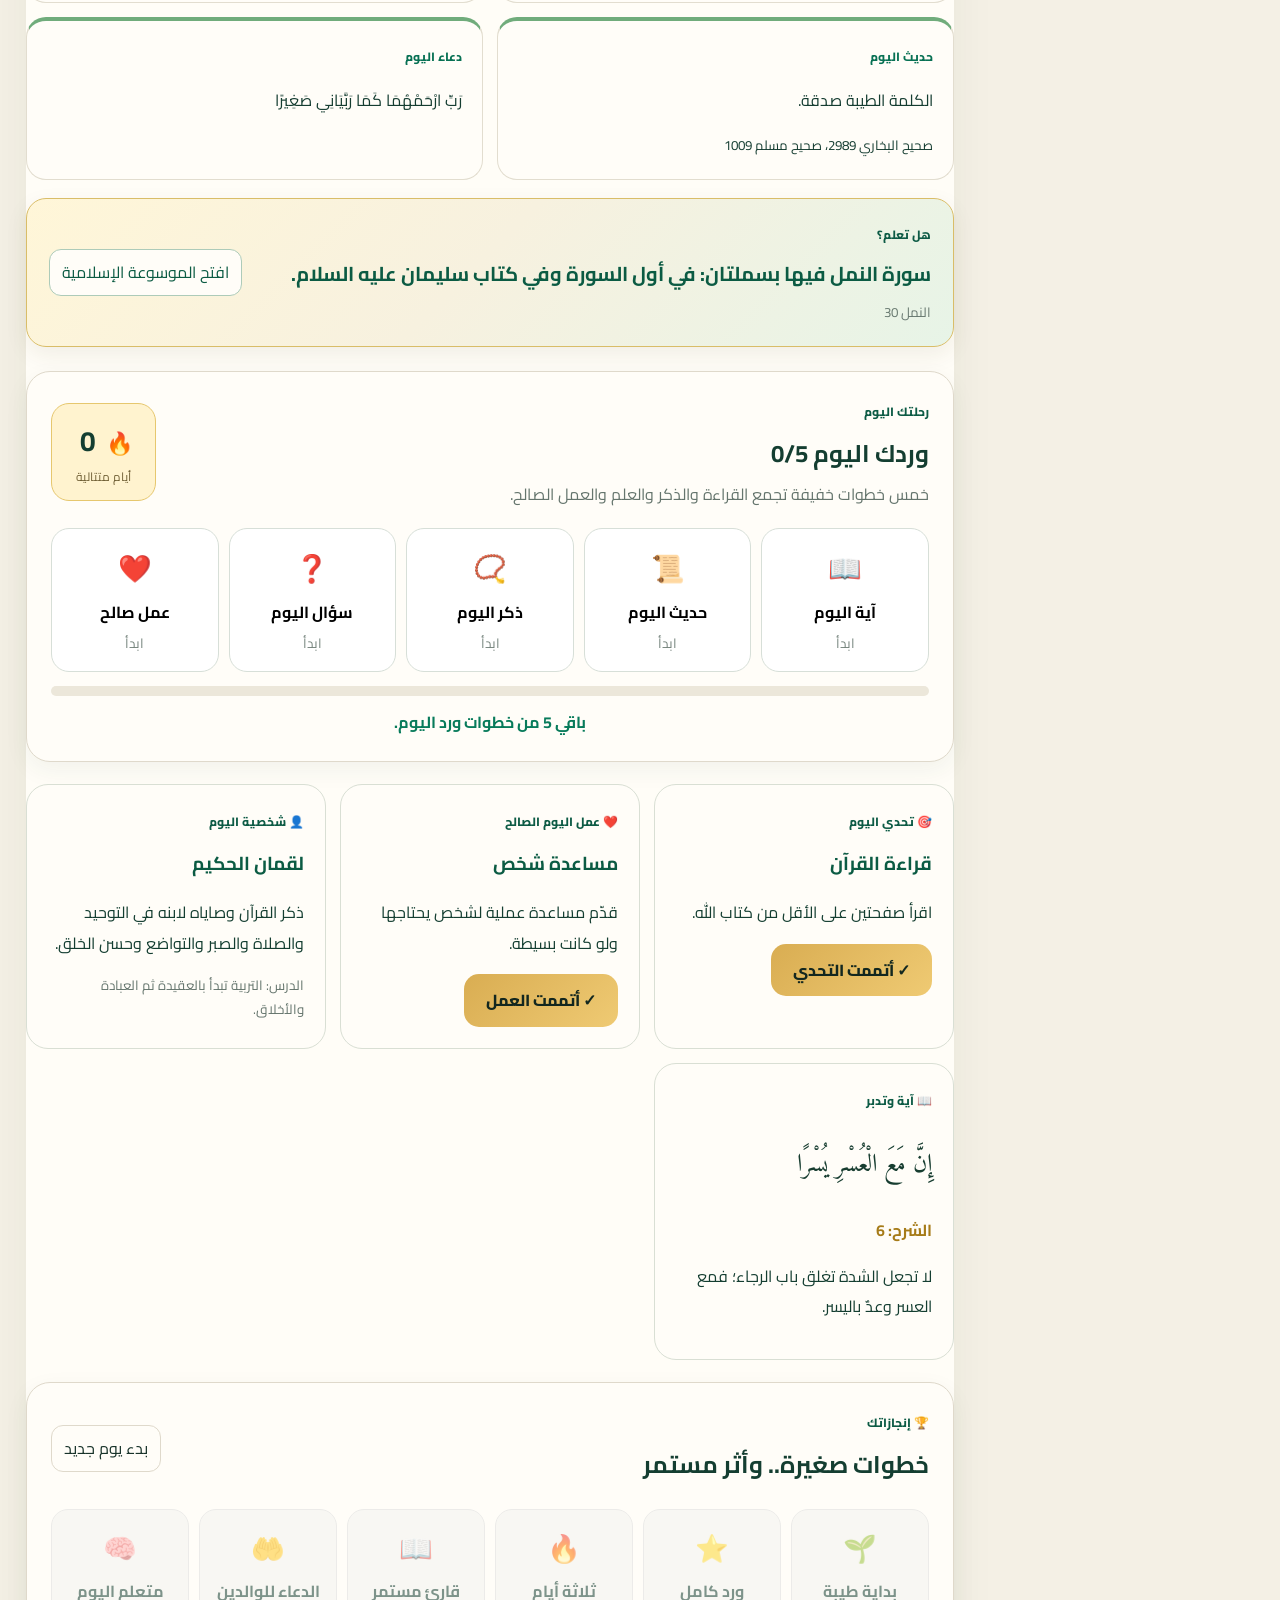
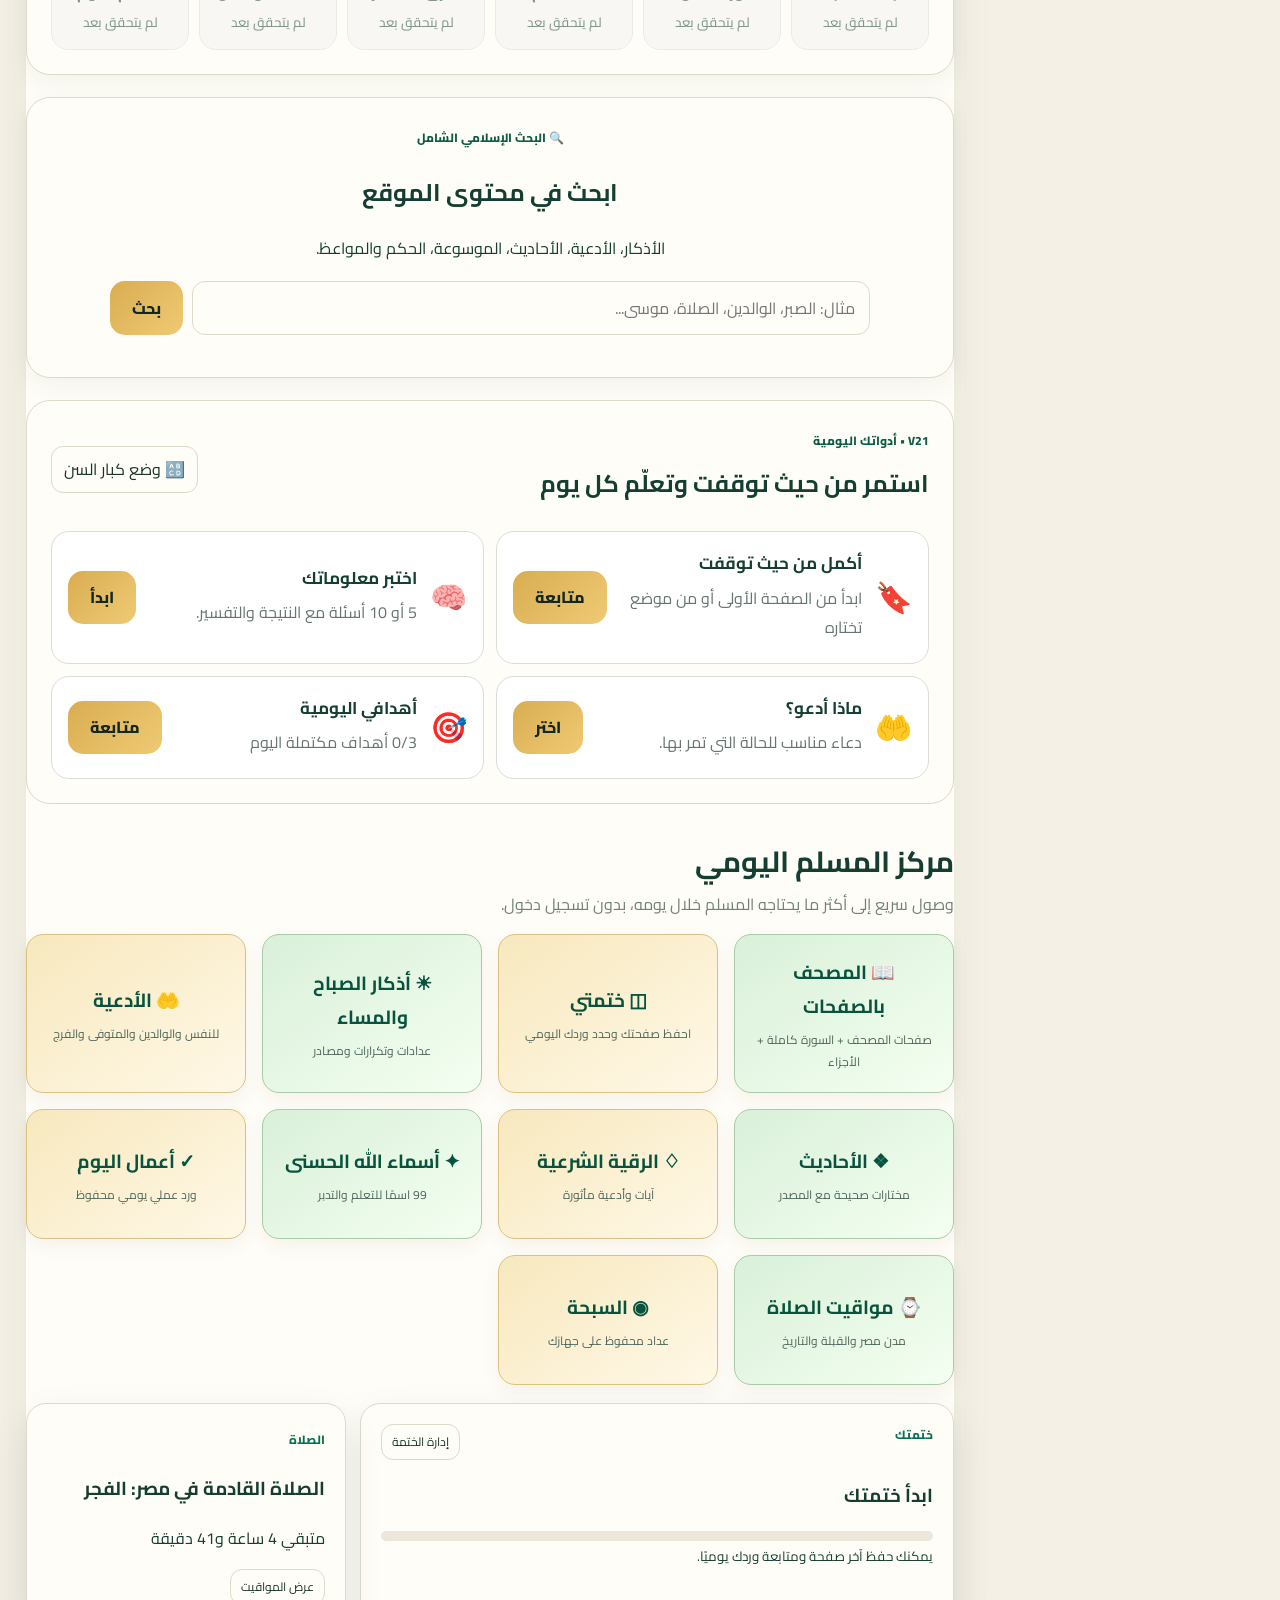
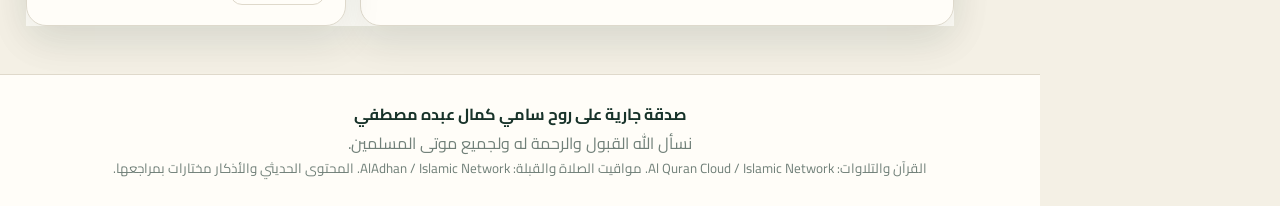
==== commit 6a4edd39: "Upgrade Samy Kamal website to full latest version" ====
--- a/index.html
+++ b/index.html
@@ -11,37 +11,101 @@
   <title>صدقة جارية على روح سامي كمال عبده مصطفي</title>
   <link rel="preconnect" href="https://fonts.googleapis.com"><link rel="preconnect" href="https://fonts.gstatic.com" crossorigin>
   <link href="https://fonts.googleapis.com/css2?family=Amiri:wght@400;700&family=Cairo:wght@400;600;700;800&display=swap" rel="stylesheet">
-  <link rel="manifest" href="manifest.webmanifest">
-  <link rel="stylesheet" href="style.css">
+<link rel="stylesheet" href="style.css">
 </head>
 <body>
 <header class="topbar">
   <button id="menuBtn" class="icon-btn" aria-label="القائمة">☰</button>
   <div class="brand"><span class="brand-mark">۞</span><div><strong>صدقة جارية</strong><small>على روح سامي كمال عبده مصطفي</small></div></div>
-  <div class="top-actions"><button id="globalSearchBtn" class="icon-btn" title="بحث">⌕</button><button id="themeBtn" class="icon-btn" title="الوضع الليلي">☾</button></div>
+  <div class="top-actions" aria-label="مظهر الموقع">
+    <button id="globalSearchBtn" class="icon-btn" title="بحث">⌕</button>
+  </div>
 </header>
-<aside id="sidebar" class="sidebar"><nav id="nav">
+<aside id="sidebar" class="sidebar">
+  <div class="sidebar-memorial">
+    <div class="sidebar-mosque">☾<span>⌂</span></div>
+    <strong>صدقة جارية</strong>
+    <small>على روح الحاج<br><b>سامي كمال عبده مصطفي</b></small>
+  </div>
+  <nav id="nav">
   <button data-section="home" class="active">⌂ الرئيسية</button>
   <button data-section="quran">☾ المصحف والقرآن</button>
   <button data-section="khatma">◫ ختمتي ووردي</button>
   <button data-section="adhkar">✦ الأذكار الكاملة</button>
   <button data-section="duas">🤲 الأدعية</button>
   <button data-section="hadith">❖ الأحاديث الصحيحة</button>
+  <button data-section="promised">🌿 المبشرون بالجنة</button>
+  <button data-section="prophets">📜 الأنبياء في القرآن</button>
+  <button data-section="islamicencyclopedia">📚 الموسوعة الإسلامية</button>
+  <button data-section="wisdom">✨ حكم ومواعظ</button>
   <button data-section="ruqyah">♢ الرقية الشرعية</button>
   <button data-section="asma">✦ أسماء الله الحسنى</button>
   <button data-section="dailyworks">✓ أعمال اليوم</button>
+  <button data-section="quiz">❓ سؤال اليوم</button>
+  <button data-section="v21quiz">🧠 اختبر معلوماتك</button>
+  <button data-section="duafinder">🤲 ماذا أدعو؟</button>
+  <button data-section="dailygoals">🎯 أهدافي اليومية</button>
   <button data-section="favorites">★ المفضلة</button>
   <button data-section="tasbeeh">◉ السبحة</button>
   <button data-section="prayer">⌚ الصلاة والقبلة</button>
   <button data-section="benefits">✧ فوائد نافعة</button>
   <button data-section="sadaqa">❤ عن الصدقة الجارية</button>
-</nav></aside>
+</nav>
+  <div class="sidebar-bottom-actions">
+<button id="sidebarShareBtn" type="button">↗ مشاركة الموقع</button>
+    <button data-open="sadaqa" class="sidebar-dua-btn" type="button">♡ الدعاء للمرحوم</button>
+  </div>
+</aside>
 <div id="overlay" class="overlay"></div>
+
+<div class="theme-switcher" aria-label="تبديل مظهر الموقع">
+  <button id="themeLightBtn" class="theme-switch-btn" type="button" title="الوضع النهاري" aria-label="الوضع النهاري"><span>☀</span><b>نهاري</b></button>
+  <button id="themeDarkBtn" class="theme-switch-btn" type="button" title="الوضع الليلي" aria-label="الوضع الليلي"><span>☾</span><b>ليلي</b></button>
+</div>
 
 <main class="content">
 <section id="home" class="page active">
-  <div class="hero hero-with-photo">
-    <div class="hero-copy"><p class="eyebrow">بِسْمِ اللهِ الرَّحْمَنِ الرَّحِيم</p><h1>صدقة جارية على روح<br><span>سامي كمال عبده مصطفي</span></h1><p class="hero-dua">اللهم اغفر له وارحمه، وعافه واعفُ عنه، وأكرم نزله، واجعل هذا العمل في ميزان حسناته، وانفع به المسلمين.</p><div class="hero-actions"><button class="primary" data-go="daily">ابدأ وردك اليومي</button><button class="ghost" id="continueReading">متابعة القراءة</button><button class="ghost" id="shareSite">شارك الموقع</button></div></div>
+  <div class="site-masthead">
+    <img class="masthead-art masthead-art-mosque" src="assets/header-mosque.svg" alt="مسجد" aria-hidden="true">
+    <div class="masthead-copy">
+      <small>صدقة جارية على روح</small>
+      <h1>سامي كمال عبده مصطفي</h1>
+      <p>موقع إسلامي شامل — قرآن كريم، أذكار، أدعية، أحاديث صحيحة، ورد يومي ومواقيت الصلاة</p>
+    </div>
+    <img class="masthead-art masthead-art-quran" src="assets/header-quran.svg" alt="المصحف الشريف" aria-hidden="true">
+  </div>
+
+  <div class="home-nav-row">
+    <button id="homeSearchBtn" class="home-search-launch">⌕ <span>ابحث في الموقع...</span></button>
+    <div class="home-nav-links"><button data-open="home">⌂ الرئيسية</button><button data-open="sadaqa">♡ من نحن</button><button id="homeShareBtn">✉ شارك الموقع</button></div>
+  </div>
+<article class="home-quiz-live" aria-labelledby="homeQuizQuestion">
+    <div class="home-quiz-live-head">
+      <div><span id="homeQuizCategory" class="tag">سؤال اليوم</span><span class="home-quiz-badge">تحدٍ ديني يومي</span></div>
+      <span id="homeQuizDayState" class="quiz-state">سؤال اليوم</span>
+    </div>
+    <h2 id="homeQuizQuestion">جارٍ تجهيز سؤال اليوم...</h2>
+    <p id="homeQuizHint">سؤال جديد كل يوم من القرآن والحديث والسيرة والعبادات والمعلومات الإسلامية.</p>
+    <div id="homeQuizOptions" class="quiz-options home-quiz-options"></div>
+    <div id="homeQuizResult" class="quiz-result hidden"></div>
+    <div class="home-quiz-live-foot"><small>اختر إجابة واحدة، وستظهر لك الإجابة الصحيحة مع شرح مختصر.</small><button data-open="quiz" class="ghost">فتح صفحة سؤال اليوم</button></div>
+  </article>
+
+  <div class="home-info-strip">
+    <article><span class="info-icon">☀</span><div><small>مواقيت الصلاة</small><b id="homeNextPrayerName">جارٍ التحميل...</b></div></article>
+    <article><span class="info-icon">◷</span><div><small>الصلاة القادمة</small><b id="homeNextPrayerTime">—</b></div></article>
+    <article><span class="info-icon">☪</span><div><small>التاريخ الهجري</small><b id="homeHijriDate">—</b></div></article>
+    <article><span class="info-icon">◆</span><div><small>اتجاه القبلة</small><b id="homeQiblaDeg">—</b></div></article>
+  </div>
+
+  <div class="home-activity-strip">
+    <article><small>زيارات اليوم</small><b id="todayVisits">1</b><span>على هذا الجهاز</span></article>
+    <article><small>المهام المنجزة</small><b id="todayTasksDone">0</b><span>من أعمال اليوم</span></article>
+    <article><small>سؤال اليوم</small><b id="todayQuizStatus">لم يُجب</b><span>تحدٍ ديني يومي</span></article>
+  </div>
+
+  <div class="hero hero-with-photo reference-hero">
+    <div class="hero-copy"><div class="hero-flourish">✧ ♡ ✧</div><h1>اللهم ارحم <span>سامي كمال عبده مصطفي</span><br>واغفر له، واجعل هذا الموقع صدقة جارية له ولأهله ولمن أحبهم</h1><p class="hero-dua">اللهم اجعل كل آية تُقرأ، وكل ذكر ودعاء وعلم نافع في ميزان حسناته، وانفع بهذا العمل المسلمين.</p><div class="hero-actions"><button class="primary" id="heroDuaBtn" data-open="sadaqa">الدعاء للمرحوم</button><button class="ghost" id="continueReading">متابعة القراءة</button><button class="ghost" id="shareSite">شارك الموقع</button></div></div>
     <figure class="father-photo"><img src="assets/samy-kamal.jpeg" alt="سامي كمال عبده مصطفي يقرأ القرآن"><figcaption>اللهم ارحم سامي كمال عبده مصطفي واغفر له واجعل القرآن نورًا له</figcaption></figure>
   </div>
 
@@ -51,8 +115,30 @@
 
   <div id="daily" class="daily-grid"><article class="card"><span class="tag">آية اليوم</span><p class="quran-text" id="dailyAyah"></p><small id="dailyAyahRef"></small></article><article class="card"><span class="tag">ذكر اليوم</span><p id="dailyDhikr"></p></article><article class="card"><span class="tag">حديث اليوم</span><p id="dailyHadith"></p><small id="dailyHadithRef"></small></article><article class="card"><span class="tag">دعاء اليوم</span><p id="dailyDua"></p></article></div>
 
+  <article id="dailyKnowledgeBox" class="daily-knowledge-card"><div><span class="tag" id="dailyKnowledgeTitle">هل تعلم؟</span><h3 id="dailyKnowledgeText">معلومة إسلامية مختصرة تتغير يوميًا.</h3><small id="dailyKnowledgeSource"></small></div><button data-open="islamicencyclopedia" class="ghost">افتح الموسوعة الإسلامية</button></article>
+
+  <!-- V20: رحلة المسلم اليومية — إضافات فقط -->
+  <section class="v20-daily-journey" aria-labelledby="v20JourneyTitle">
+    <div class="v20-head"><div><span class="tag">رحلتك اليوم</span><h2 id="v20JourneyTitle">وردك اليوم <b id="v20JourneyScore">0/5</b></h2><p>خمس خطوات خفيفة تجمع القراءة والذكر والعلم والعمل الصالح.</p></div><div class="v20-streak">🔥 <b id="v20Streak">0</b><small>أيام متتالية</small></div></div>
+    <div id="v20JourneySteps" class="v20-steps"></div>
+    <div class="progress v20-progress"><span id="v20JourneyBar"></span></div>
+    <p id="v20JourneyMessage" class="v20-message"></p>
+  </section>
+
+  <div class="v20-feature-grid">
+    <article class="v20-feature-card"><span class="tag">🎯 تحدي اليوم</span><h3 id="v20ChallengeTitle">عمل صالح بسيط</h3><p id="v20ChallengeText"></p><button id="v20ChallengeDone" class="primary">✓ أتممت التحدي</button></article>
+    <article class="v20-feature-card" id="v20GoodDeedCard"><span class="tag">❤️ عمل اليوم الصالح</span><h3 id="v20GoodDeedTitle">عمل صالح</h3><p id="v20GoodDeedText"></p><button id="v20GoodDeedDone" class="primary">✓ أتممت العمل</button></article>
+    <article class="v20-feature-card"><span class="tag">👤 شخصية اليوم</span><h3 id="v20PersonName"></h3><p id="v20PersonText"></p><small id="v20PersonLesson"></small></article>
+    <article class="v20-feature-card v20-reflection"><span class="tag">📖 آية وتدبر</span><p id="v20ReflectAyah" class="quran-text"></p><b id="v20ReflectRef"></b><p id="v20ReflectLesson"></p></article>
+  </div>
+
+  <section class="v20-achievements"><div class="v20-head"><div><span class="tag">🏆 إنجازاتك</span><h2>خطوات صغيرة.. وأثر مستمر</h2></div><button id="v20ResetToday" class="ghost">بدء يوم جديد</button></div><div id="v20Badges" class="v20-badges"></div></section>
+
+  <section class="v20-smart-search"><div><span class="tag">🔍 البحث الإسلامي الشامل</span><h2>ابحث في محتوى الموقع</h2><p>الأذكار، الأدعية، الأحاديث، الموسوعة، الحكم والمواعظ.</p></div><div class="v20-search-row"><input id="v20SearchInput" class="search" placeholder="مثال: الصبر، الوالدين، الصلاة، موسى..."><button id="v20SearchBtn" class="primary">بحث</button></div><div id="v20SearchResults" class="v20-search-results hidden"></div></section>
+
+<section class="v21-home-tools"><div class="v21-home-head"><div><span class="tag">V21 • أدواتك اليومية</span><h2>استمر من حيث توقفت وتعلّم كل يوم</h2></div><button id="v21ElderToggle" class="ghost">🔠 وضع كبار السن</button></div><div class="v21-home-grid"><article class="v21-home-card"><span>🔖</span><div><b>أكمل من حيث توقفت</b><p id="v21ResumeText">آخر موضع قراءة محفوظ</p></div><button id="v21ResumeBtn" class="primary">متابعة</button></article><article class="v21-home-card"><span>🧠</span><div><b>اختبر معلوماتك</b><p>5 أو 10 أسئلة مع النتيجة والتفسير.</p></div><button data-open="v21quiz" class="primary">ابدأ</button></article><article class="v21-home-card"><span>🤲</span><div><b>ماذا أدعو؟</b><p>دعاء مناسب للحالة التي تمر بها.</p></div><button data-open="duafinder" class="primary">اختر</button></article><article class="v21-home-card"><span>🎯</span><div><b>أهدافي اليومية</b><p id="v21GoalsSummary">تابع ذكرك وورد القرآن.</p></div><button data-open="dailygoals" class="primary">متابعة</button></article></div></section>
   <div class="section-title"><h2>مركز المسلم اليومي</h2><p>وصول سريع إلى أكثر ما يحتاجه المسلم خلال يومه، بدون تسجيل دخول.</p></div>
-  <div class="quick-grid expanded"><button data-open="quran"><b>📖 المصحف بالصفحات</b><span>صفحات المصحف + السورة كاملة + الأجزاء</span></button><button data-open="khatma"><b>◫ ختمتي</b><span>احفظ صفحتك وحدد وردك اليومي</span></button><button data-open="adhkar"><b>☀ أذكار الصباح والمساء</b><span>عدادات وتكرارات ومصادر</span></button><button data-open="duas"><b>🤲 الأدعية</b><span>للنفس والالمتوفىن والمتوفى والفرج</span></button><button data-open="hadith"><b>❖ الأحاديث</b><span>مختارات صحيحة مع المصدر</span></button><button data-open="ruqyah"><b>♢ الرقية الشرعية</b><span>آيات وأدعية مأثورة</span></button><button data-open="asma"><b>✦ أسماء الله الحسنى</b><span>99 اسمًا للتعلم والتدبر</span></button><button data-open="dailyworks"><b>✓ أعمال اليوم</b><span>ورد عملي يومي محفوظ</span></button><button data-open="prayer"><b>⌚ مواقيت الصلاة</b><span>مدن مصر والقبلة والتاريخ</span></button><button data-open="tasbeeh"><b>◉ السبحة</b><span>عداد محفوظ على جهازك</span></button></div>
+  <div class="quick-grid expanded"><button data-open="quran"><b>📖 المصحف بالصفحات</b><span>صفحات المصحف + السورة كاملة + الأجزاء</span></button><button data-open="khatma"><b>◫ ختمتي</b><span>احفظ صفحتك وحدد وردك اليومي</span></button><button data-open="adhkar"><b>☀ أذكار الصباح والمساء</b><span>عدادات وتكرارات ومصادر</span></button><button data-open="duas"><b>🤲 الأدعية</b><span>للنفس والوالدين والمتوفى والفرج</span></button><button data-open="hadith"><b>❖ الأحاديث</b><span>مختارات صحيحة مع المصدر</span></button><button data-open="ruqyah"><b>♢ الرقية الشرعية</b><span>آيات وأدعية مأثورة</span></button><button data-open="asma"><b>✦ أسماء الله الحسنى</b><span>99 اسمًا للتعلم والتدبر</span></button><button data-open="dailyworks"><b>✓ أعمال اليوم</b><span>ورد عملي يومي محفوظ</span></button><button data-open="prayer"><b>⌚ مواقيت الصلاة</b><span>مدن مصر والقبلة والتاريخ</span></button><button data-open="tasbeeh"><b>◉ السبحة</b><span>عداد محفوظ على جهازك</span></button></div>
 
   <div class="home-panels"><article class="card progress-card"><div class="item-head"><span class="tag">ختمتك</span><button data-open="khatma" class="mini-btn">إدارة الختمة</button></div><h3 id="homeKhatmaTitle">ابدأ ختمتك</h3><div class="progress"><span id="homeKhatmaBar"></span></div><small id="homeKhatmaText">يمكنك حفظ آخر صفحة ومتابعة وردك يوميًا.</small></article><article class="card"><span class="tag">الصلاة</span><h3 id="homePrayerTitle">مواقيت مصر</h3><p id="homePrayerText">افتح قسم الصلاة لاختيار مدينتك ومعرفة الصلاة القادمة.</p><button data-open="prayer" class="mini-btn">عرض المواقيت</button></article></div>
 </section>
@@ -77,6 +163,7 @@
 
   <div class="mushaf-shell">
     <div class="reading-mode-status"><span id="readingModeBadge">وضع الصفحات</span><small id="readingModeHelp">التنقل الآن صفحة بصفحة</small></div>
+    <div id="surahKnowledge" class="surah-knowledge"><span>اضغط على أي آية لعرض التفسير ومعلومات السورة.</span></div>
     <div class="mushaf-toolbar"><button id="prevPage">→ السابق</button><div class="mushaf-meta"><b id="mushafPageTitle">الصفحة 1</b><small id="mushafMeta">جارٍ التحميل...</small></div><button id="nextPage">التالي ←</button></div>
     <div class="audio-toolbar"><button id="playPage" class="primary">▶ تشغيل المعروض</button><button id="stopPage" class="ghost">■ إيقاف</button><button id="playCurrentSurah" class="ghost">♫ تشغيل السورة صوتًا متصلًا</button><button id="savePage" class="ghost">☆ حفظ موضع القراءة</button><label id="autoNextWrap" class="toggle"><input id="autoNextPage" type="checkbox"><span>انتقال تلقائي للصفحة التالية</span></label></div>
     <div class="mushaf-viewbar"><span>طريقة العرض:</span><button id="mushafClassic" class="view-btn active">صفحة مصحف</button><button id="mushafComfort" class="view-btn">قراءة مريحة</button><button id="fontDown" class="view-btn">أ−</button><button id="fontUp" class="view-btn">أ+</button></div>
@@ -93,14 +180,60 @@
 
 <section id="adhkar" class="page"><div class="section-title"><h2>الأذكار الكاملة</h2><p>أذكار الصباح والمساء ومواقف اليوم، مع عدد التكرار وعداد مستقل لكل ذكر.</p></div><div class="filter-row"><input id="adhkarSearch" class="search" placeholder="ابحث داخل الأذكار..."><button id="resetAdhkarToday" class="ghost">تصفير عدادات القسم الحالي</button></div><div id="adhkarTabs" class="tabs scroll-tabs"></div><div id="adhkarList" class="stack"></div></section>
 
-<section id="duas" class="page"><div class="section-title"><h2>موسوعة الأدعية</h2><p>أدعية من القرآن والسنة ومأثورات صحيحة المعنى، مع أقسام للنفس والالمتوفىن والمتوفى والفرج والرزق.</p></div><input id="duaSearch" class="search section-search" placeholder="ابحث في الأدعية..."><div id="duaTabs" class="tabs scroll-tabs"></div><div id="duaList" class="stack"></div></section>
+<section id="duas" class="page"><div class="section-title"><h2>موسوعة الأدعية</h2><p>أدعية من القرآن والسنة ومأثورات صحيحة المعنى، مع أقسام للنفس والوالدين والمتوفى والفرج والرزق.</p></div><input id="duaSearch" class="search section-search" placeholder="ابحث في الأدعية..."><div id="duaTabs" class="tabs scroll-tabs"></div><div id="duaList" class="stack"></div></section>
 
 <section id="hadith" class="page"><div class="section-title"><h2>أحاديث صحيحة مختارة</h2><p>مختارات قصيرة مع مرجع الحديث. الهدف التذكير والانتفاع، وليس استبدال كتب السنة وشروحها.</p></div><div class="toolbar"><input id="hadithSearch" class="search" placeholder="ابحث في الأحاديث..."><select id="hadithCategory"><option value="all">كل الموضوعات</option></select></div><div id="hadithList" class="stack"></div></section>
+
+<section id="promised" class="page">
+  <div class="section-title"><h2>المبشرون بالجنة</h2><p>تعريف مختصر بالعشرة الذين جمعهم حديث البشارة بالجنة، ومعهم نساء وردت لهن بشارات صحيحة خاصة. المحتوى للتعريف المختصر مع ذكر المرجع.</p></div>
+  <div class="knowledge-note">تنبيه: تعبير «العشرة المبشرون بالجنة» اسم مشهور لعشرة من الصحابة، ولا يعني أن البشارة بالجنة اقتصرت عليهم؛ فقد ثبتت بشارات لأشخاص آخرين أيضًا.</div>
+  <div class="knowledge-block"><h3>العشرة المبشرون بالجنة</h3><div id="promisedMenGrid" class="bio-grid"></div></div>
+  <div class="knowledge-block"><h3>نساء وردت لهن بشارات صحيحة</h3><div id="promisedWomenGrid" class="bio-grid women"></div></div>
+</section>
+
+<section id="prophets" class="page">
+  <div class="section-title"><h2>الأنبياء المذكورون في القرآن</h2><p>بطاقات تعريفية بالأنبياء الذين وردت أسماؤهم في القرآن، والقوم أو الجهة التي وردت دعوتهم إليها عندما يذكر القرآن ذلك بوضوح.</p></div>
+  <div class="filter-row"><input id="prophetSearch" class="search" placeholder="ابحث باسم نبي أو قوم..."><button id="clearProphetSearch" class="ghost">مسح البحث</button></div>
+  <div class="knowledge-note">عند عدم وجود نص قرآني صريح يحدد قومًا باسم مستقل، نكتب ذلك بوضوح ولا ننسب للنبي قومًا اعتمادًا على روايات غير ثابتة.</div>
+  <div id="prophetsGrid" class="bio-grid prophets"></div>
+</section>
+
+<section id="islamicencyclopedia" class="page">
+  <div class="section-title"><h2>الموسوعة الإسلامية العامة</h2><p>موسوعة واسعة ومبسطة عن القرآن وأسماء سوره وقصصه، وأمهات المؤمنين وأسرة النبي ﷺ والصحابة، والسيرة والهجرة والمساجد والخلفاء والفتوحات الإسلامية.</p></div>
+  <div class="knowledge-note">تنبيه علمي: بعض الإحصاءات مثل عدد حروف القرآن وعدد سجدات التلاوة تختلف باختلاف طريقة العد والرواية؛ لذلك نوضح المشهور ولا نقدّم المختلف فيه كرقم قطعي.</div>
+  <div id="encyclopediaTabs" class="tabs scroll-tabs"></div>
+  <div id="encyclopediaGrid" class="bio-grid encyclopedia-grid"></div>
+</section>
+
+<section id="wisdom" class="page">
+  <div class="section-title"><h2>حكم ومواعظ إيمانية</h2><p>آيات وأحاديث صحيحة، ودروس مستفادة من سير الأنبياء والصحابة ووصايا لقمان، وحكم تربوية عملية للحياة اليومية.</p></div>
+  <div class="knowledge-note">الآيات والأحاديث تُنسب إلى مصادرها، أما العبارات التربوية فتوصف بأنها «حكمة مستفادة» ولا تُنسب إلى نبي أو صحابي بلا مصدر ثابت.</div>
+  <div id="wisdomTabs" class="tabs scroll-tabs"></div>
+  <div id="wisdomGrid" class="stack wisdom-grid"></div>
+</section>
 
 <section id="ruqyah" class="page"><div class="section-title"><h2>الرقية الشرعية</h2><p>آيات وأدعية مأثورة تُقرأ بنية الاستشفاء والافتقار إلى الله، مع الأخذ بالأسباب الطبية عند الحاجة.</p></div><div class="notice">الرقية دعاء وقراءة مشروعة، وليست بديلًا عن الطبيب أو العلاج عند وجود مرض أو حالة طارئة.</div><div id="ruqyahList" class="stack"></div></section>
 
 <section id="asma" class="page"><div class="section-title"><h2>أسماء الله الحسنى</h2><p>تعلّم الأسماء الحسنى وتدبر معانيها، مع بحث سريع وحفظ الاسم للمراجعة اليومية.</p></div><div class="toolbar"><input id="asmaSearch" class="search" placeholder="ابحث عن اسم من أسماء الله الحسنى..."><button id="randomAsma" class="ghost">اسم للتدبر اليوم</button></div><div id="asmaFeatured" class="asma-featured hidden"></div><div id="asmaGrid" class="asma-grid"></div></section>
 <section id="dailyworks" class="page"><div class="section-title"><h2>أعمال اليوم</h2><p>قائمة عملية صغيرة تساعدك على المحافظة على وردك اليومي. تُصفّر تلقائيًا مع بداية يوم جديد على جهازك.</p></div><div class="dailyworks-summary"><article><small>إنجاز اليوم</small><b id="dailyWorksPercent">0%</b><div class="progress"><span id="dailyWorksBar"></span></div></article><article><small>تم</small><b id="dailyWorksDone">0 / 0</b><button id="resetDailyWorks" class="ghost">إعادة اليوم</button></article></div><div id="dailyWorksList" class="dailyworks-list"></div></section>
+
+
+<section id="v21quiz" class="page"><div class="section-title"><h2>🧠 اختبر معلوماتك</h2><p>مسابقة تعليمية من القرآن والسيرة والأنبياء والحديث والمعلومات الإسلامية، مع تصحيح وشرح فوري.</p></div><article class="card v21-quiz-panel"><div class="v21-quiz-top"><span id="v21QuizCat" class="tag">مسابقة إسلامية</span><b id="v21QuizProgress">1 / 5</b></div><h3 id="v21QuizQ">ابدأ المسابقة</h3><div id="v21QuizOptions" class="quiz-options"></div><div id="v21QuizFeedback" class="quiz-result hidden"></div><div class="v21-quiz-actions"><button id="v21QuizStart5" class="primary">ابدأ 5 أسئلة</button><button id="v21QuizStart10" class="ghost">ابدأ 10 أسئلة</button><button id="v21QuizNext" class="primary hidden">السؤال التالي</button></div><div id="v21QuizFinal" class="v21-final hidden"></div></article></section>
+
+<section id="duafinder" class="page"><div class="section-title"><h2>🤲 ماذا أدعو؟</h2><p>اختر حالتك لتصل بسرعة إلى دعاء مأثور مناسب، مع بيان المصدر حيث يتوفر.</p></div><div id="v21DuaTopics" class="v21-topic-grid"></div><div id="v21DuaResults" class="v21-dua-results"></div></section>
+
+<section id="dailygoals" class="page"><div class="section-title"><h2>🎯 أهدافي اليومية</h2><p>حدد أهدافًا بسيطة لذكرك وقراءتك، وتابع تقدمك على هذا الجهاز.</p></div><div class="v21-goals-grid"><article class="card"><span class="tag">استغفار</span><h3><b id="goalIstValue">0</b> / <span id="goalIstTarget">100</span></h3><div class="progress"><span id="goalIstBar"></span></div><div class="v21-goal-actions"><button data-goal="ist" data-add="1">+1</button><button data-goal="ist" data-add="10">+10</button><button data-goal-target="ist" class="ghost">تعديل الهدف</button></div></article><article class="card"><span class="tag">الصلاة على النبي ﷺ</span><h3><b id="goalSalValue">0</b> / <span id="goalSalTarget">100</span></h3><div class="progress"><span id="goalSalBar"></span></div><div class="v21-goal-actions"><button data-goal="sal" data-add="1">+1</button><button data-goal="sal" data-add="10">+10</button><button data-goal-target="sal" class="ghost">تعديل الهدف</button></div></article><article class="card"><span class="tag">صفحات القرآن</span><h3><b id="goalQuranValue">0</b> / <span id="goalQuranTarget">5</span></h3><div class="progress"><span id="goalQuranBar"></span></div><div class="v21-goal-actions"><button data-goal="quran" data-add="1">+ صفحة</button><button data-goal-target="quran" class="ghost">تعديل الهدف</button></div></article></div><button id="v21ResetGoals" class="ghost">تصفير تقدم اليوم</button></section>
+
+<section id="quiz" class="page">
+  <div class="section-title"><h2>سؤال اليوم الديني</h2><p>سؤال واحد جديد كل يوم في القرآن والحديث والسيرة والعبادات والمعلومات الإسلامية العامة. النتيجة محفوظة على هذا الجهاز لليوم الحالي.</p></div>
+  <article class="quiz-card">
+    <div class="quiz-head"><span id="quizCategory" class="tag">معلومات إسلامية</span><span id="quizDayState" class="quiz-state">سؤال اليوم</span></div>
+    <h3 id="quizQuestion">جارٍ تجهيز السؤال...</h3>
+    <div id="quizOptions" class="quiz-options"></div>
+    <div id="quizResult" class="quiz-result hidden"></div>
+    <div class="quiz-footer"><small>الهدف التعلم والتذكير، وتظهر الإجابة الصحيحة مع شرح مختصر بعد الاختيار.</small><button id="shareQuiz" class="ghost">شارك سؤال اليوم</button></div>
+  </article>
+</section>
 <section id="favorites" class="page"><div class="section-title"><h2>المفضلة</h2><p>كل ما تحفظه من آيات وأذكار وأدعية وأحاديث يظهر هنا على هذا الجهاز.</p></div><div id="favoriteList" class="stack"></div></section>
 
 <section id="tasbeeh" class="page"><div class="section-title"><h2>السبحة الإلكترونية</h2><p>العداد يُحفظ تلقائيًا على جهازك.</p></div><div class="tasbeeh-card"><select id="tasbeehPhrase"><option>سبحان الله</option><option>الحمد لله</option><option>الله أكبر</option><option>لا إله إلا الله</option><option>أستغفر الله</option><option>لا حول ولا قوة إلا بالله</option><option>اللهم صل وسلم على نبينا محمد</option></select><button id="tasbeehTap" class="tasbeeh-circle"><span id="tasbeehCount">0</span><small>اضغط للتسبيح</small></button><div class="tasbeeh-actions"><button id="minusTasbeeh">−1</button><button id="resetTasbeeh">تصفير</button></div></div></section>
@@ -109,10 +242,12 @@
 
 <section id="benefits" class="page"><div class="section-title"><h2>فوائد نافعة خلال اليوم</h2><p>تذكيرات عملية قصيرة تساعد على دوام الطاعة وحسن الخلق.</p></div><div id="benefitList" class="stack"></div></section>
 
-<section id="sadaqa" class="page"><div class="memorial card-large"><figure class="memorial-photo"><img src="assets/samy-kamal.jpeg" alt="سامي كمال عبده مصطفي"></figure><span class="brand-mark big">۞</span><h2>في ذكرى سامي كمال عبده مصطفي</h2><p class="quran-text">رَبَّنَا اغْفِرْ لَنَا وَلِإِخْوَانِنَا الَّذِينَ سَبَقُونَا بِالْإِيمَانِ</p><p>هذا الموقع أُنشئ بنية الصدقة الجارية، وهو مفتوح لكل الناس بلا تسجيل أو مقابل. نسأل الله أن ينفع به، وأن يجعل كل قراءة وذكر ودعاء وعلم نافع فيه في ميزان حسناته.</p><div class="special-duas"><h3>أدعية لالمتوفى</h3><p>اللهم اغفر لسامي كمال عبده مصطفي وارحمه رحمةً واسعة، ونوّر قبره، وآنس وحشته، واجعل قبره روضةً من رياض الجنة.</p><p>اللهم اجزه عن الإحسان إحسانًا، وعن الإساءة عفوًا وغفرانًا، وأكرم نزله ووسّع مدخله، واجمعنا به في جنات النعيم.</p><p>اللهم ارفع درجته في المهديين، واخلفه في عقبه في الغابرين، واغفر لنا وله يا رب العالمين.</p></div><button id="duaForFather" class="primary">دعوت له الآن 🤲</button><small id="duaThanks"></small><button id="shareMemorial" class="ghost">شارك الصدقة الجارية</button></div></section>
+<section id="sadaqa" class="page"><div class="memorial card-large"><figure class="memorial-photo"><img src="assets/samy-kamal.jpeg" alt="سامي كمال عبده مصطفي"></figure><span class="brand-mark big">۞</span><h2>في ذكرى سامي كمال عبده مصطفي</h2><p class="quran-text">رَبَّنَا اغْفِرْ لَنَا وَلِإِخْوَانِنَا الَّذِينَ سَبَقُونَا بِالْإِيمَانِ</p><p>هذا الموقع أُنشئ بنية الصدقة الجارية، وهو مفتوح لكل الناس بلا تسجيل أو مقابل. نسأل الله أن ينفع به، وأن يجعل كل قراءة وذكر ودعاء وعلم نافع فيه في ميزان حسناته.</p><div class="special-duas"><h3>أدعية للمرحوم</h3><p>اللهم اغفر لسامي كمال عبده مصطفي وارحمه رحمةً واسعة، ونوّر قبره، وآنس وحشته، واجعل قبره روضةً من رياض الجنة.</p><p>اللهم اجزه عن الإحسان إحسانًا، وعن الإساءة عفوًا وغفرانًا، وأكرم نزله ووسّع مدخله، واجمعنا به في جنات النعيم.</p><p>اللهم ارفع درجته في المهديين، واخلفه في عقبه في الغابرين، واغفر لنا وله يا رب العالمين.</p></div><button id="duaForFather" class="primary">دعوت له الآن 🤲</button><small id="duaThanks"></small><button id="shareMemorial" class="ghost">شارك الصدقة الجارية</button></div></section>
 </main>
-<footer><b>صدقة جارية على روح سامي كمال عبده مصطفي</b><span>نسأل الله القبول والرحمة له ولجميع موتى المسلمين.</span><small>القرآن والتلاوات: Al Quran Cloud / Islamic Network. مواقيت الصلاة والقبلة: AlAdhan. المحتوى الحديثي والأذكار مختارات بمراجعها.</small></footer>
+<footer><b>صدقة جارية على روح سامي كمال عبده مصطفي</b><span>نسأل الله القبول والرحمة له ولجميع موتى المسلمين.</span><small>القرآن والتلاوات: Al Quran Cloud / Islamic Network. مواقيت الصلاة والقبلة: AlAdhan / Islamic Network. المحتوى الحديثي والأذكار مختارات بمراجعها.</small></footer>
 <div id="searchModal" class="modal hidden"><div class="modal-card"><button id="closeSearch" class="modal-close">×</button><h3>بحث في الموقع</h3><input id="globalSearch" class="search" placeholder="اكتب ذكرًا أو دعاءً أو حديثًا..."><div id="searchResults" class="stack compact"></div></div></div>
+<div id="tafsirModal" class="modal hidden"><div class="modal-card tafsir-modal-card"><button id="closeTafsir" class="modal-close">×</button><div class="tafsir-head"><span id="tafsirRef" class="tag">تفسير الآية</span><span id="tafsirSurahType" class="surah-type-badge">—</span></div><h3 id="tafsirAyahText" class="quran-text tafsir-ayah-text"></h3><div class="tafsir-section"><h4>التفسير الميسر</h4><div id="tafsirText" class="tafsir-text">جارٍ تحميل التفسير...</div></div><div id="revelationContextBox" class="tafsir-section"><h4>سبب أو سياق النزول</h4><div id="revelationContext" class="tafsir-text">—</div></div><div class="tafsir-footnote">مكية/مدنية هنا وصف للسورة. أما موضع أو سبب نزول آية بعينها فلا يُذكر إلا عند وجود نقل معروف؛ وإلا يوضح الموقع أنه غير مثبت ضمن بياناته.</div></div></div>
+<div id="celebration" class="celebration" aria-hidden="true"><div class="celebration-message" id="celebrationMessage">أحسنت ✨</div></div>
 <div id="toast" class="toast"></div>
 <script src="data.js"></script><script src="app.js"></script>
 </body></html>
--- a/style.css
+++ b/style.css
@@ -19,3 +19,306 @@
 .reading-mode-status{display:flex;align-items:center;justify-content:center;gap:10px;flex-wrap:wrap;margin-bottom:12px}.reading-mode-status span{background:var(--green3);color:var(--green);border-radius:999px;padding:6px 13px;font-weight:800;font-size:12px}.reading-mode-status small{color:var(--muted)}
 .mushaf-page.long-reading{max-width:940px!important;padding:38px 46px!important;border-radius:14px!important;min-height:0!important}.mushaf-page.long-reading .mushaf-text{font-size:calc(var(--mushaf-font) - 2px)!important;line-height:2.15!important}.mushaf-page.surah-reading{background:linear-gradient(180deg,#fffdf3,#fbf5e5)}.dark .mushaf-page.surah-reading,.dark .mushaf-page.juz-reading{background:#f8f1df}.mushaf-page.juz-reading .surah-banner{margin-top:24px}.mushaf-page.long-reading .current-audio-ayah{box-decoration-break:clone;-webkit-box-decoration-break:clone;padding:2px 3px}
 @media(max-width:780px){.quran-mode-tabs{grid-template-columns:1fr}.mushaf-page.long-reading{padding:25px 18px!important}.mushaf-page.long-reading .mushaf-text{font-size:var(--mushaf-font)!important;line-height:2.05!important}.reading-mode-status{justify-content:flex-start}}
+
+
+/* ===== V8: واجهة مرجعية + سؤال يومي + احتفال + قراءة كبار السن ===== */
+.site-masthead{position:relative;min-height:150px;margin:-26px -26px 14px;display:flex;align-items:center;justify-content:center;overflow:hidden;background:linear-gradient(90deg,rgba(244,234,204,.95),rgba(255,253,248,.96) 38%,rgba(255,253,248,.98) 62%,rgba(232,241,228,.96));border-bottom:1px solid #dfd4b6;color:#0b513d}.site-masthead:before{content:'';position:absolute;inset:0;background:radial-gradient(circle at 8% 80%,rgba(13,91,69,.18),transparent 22%),radial-gradient(circle at 92% 70%,rgba(217,173,82,.16),transparent 24%);pointer-events:none}.masthead-copy{z-index:1;text-align:center;padding:18px 120px}.masthead-copy small{font-size:19px;font-weight:800}.masthead-copy h1{font-family:Amiri,serif;font-size:54px;line-height:1;margin:4px 0;color:#0a4c39}.masthead-copy p{margin:8px 0 0;color:#324b43;font-weight:600}.masthead-quran,.masthead-ornament{position:absolute;z-index:1;font-size:72px;filter:drop-shadow(0 8px 12px rgba(71,52,15,.12))}.masthead-quran{left:60px}.masthead-ornament{right:65px;color:var(--gold)}
+.home-nav-row{display:flex;align-items:center;justify-content:space-between;gap:16px;margin-bottom:14px}.home-search-launch{min-width:290px;border:1px solid #b8c9be;background:#fffdf8;border-radius:999px;padding:10px 18px;display:flex;gap:12px;align-items:center;color:#496058;cursor:pointer}.home-nav-links{display:flex;gap:8px;flex-wrap:wrap}.home-nav-links button{border:0;background:transparent;color:var(--green);font-weight:800;padding:9px 14px;border-radius:999px;cursor:pointer}.home-nav-links button:hover{background:var(--green3)}
+.home-info-strip{display:grid;grid-template-columns:repeat(4,1fr);background:linear-gradient(90deg,#eff7e8,#f7f8e8);border:1px solid #91b69e;border-radius:18px;margin-bottom:14px;overflow:hidden}.home-info-strip article{display:flex;align-items:center;justify-content:center;gap:12px;padding:12px;border-left:1px solid rgba(13,91,69,.18)}.home-info-strip article:last-child{border-left:0}.home-info-strip small,.home-info-strip b{display:block}.home-info-strip small{color:#5c6f66;font-size:11px}.home-info-strip b{font-size:16px;color:#163f33}.info-icon{font-size:30px;color:#c99527}.home-activity-strip{display:grid;grid-template-columns:repeat(3,1fr);gap:10px;margin:0 0 14px}.home-activity-strip article{padding:10px 14px;border:1px solid var(--line);background:var(--surface);border-radius:14px;text-align:center;box-shadow:var(--shadow)}.home-activity-strip b{display:block;color:var(--green);font-size:22px}.home-activity-strip small,.home-activity-strip span{display:block}.home-activity-strip span{font-size:10px;color:var(--muted)}
+.reference-hero{grid-template-columns:1fr 1.08fr;min-height:360px;padding:0;background:linear-gradient(90deg,#086146 0%,#08704e 54%,#07563f 100%);border-radius:24px}.reference-hero .hero-copy{padding:34px}.reference-hero .hero-copy h1{font-size:38px}.reference-hero .father-photo{border-radius:0;margin:0;background:transparent;border:0}.reference-hero .father-photo img{height:360px;object-position:50% 41%;-webkit-mask-image:linear-gradient(to left,#000 72%,transparent 100%);mask-image:linear-gradient(to left,#000 72%,transparent 100%)}.reference-hero .father-photo figcaption{position:absolute;bottom:0;right:0;left:0;background:linear-gradient(transparent,rgba(0,50,36,.9));padding-top:34px}.hero-flourish{font-size:26px;color:#f0cf74;letter-spacing:6px}.quick-grid.expanded button{background:linear-gradient(145deg,#f7edcf,#fffdf8);border-color:#dccb9e;text-align:center}.quick-grid.expanded button:nth-child(odd){background:linear-gradient(145deg,#dcefdc,#f8fff7);border-color:#b4d1b8}.quick-grid.expanded b{font-size:18px;color:#0c543f}.daily-grid .card{background:linear-gradient(180deg,#fffdf8,#fbf7ea)}.home-quiz-card{display:flex;align-items:center;justify-content:space-between;gap:20px;margin:18px 0;padding:20px 22px;border-radius:20px;background:linear-gradient(135deg,#0d5b45,#177055);color:#fff;box-shadow:var(--shadow)}.home-quiz-card h3{margin:5px 0;font-size:22px}.home-quiz-card p{margin:0;color:#d9eee6}.home-quiz-card .tag{color:#f1d58e}
+.quiz-card{max-width:850px;margin:18px auto;padding:26px;background:var(--surface);border:1px solid var(--line);border-radius:22px;box-shadow:var(--shadow)}.quiz-head,.quiz-footer{display:flex;justify-content:space-between;gap:12px;align-items:center}.quiz-state{font-size:12px;color:var(--muted)}.quiz-card h3{font-size:27px;margin:18px 0}.quiz-options{display:grid;grid-template-columns:1fr 1fr;gap:10px}.quiz-option{border:1px solid var(--line);background:var(--surface2);color:var(--text);padding:14px 16px;border-radius:14px;text-align:right;cursor:pointer;font-weight:700}.quiz-option:hover:not(:disabled){border-color:var(--gold);transform:translateY(-1px)}.quiz-option.correct{background:#e0f5e7;border-color:#5ca876;color:#165632}.quiz-option.wrong{background:#fae5e2;border-color:#cb8177;color:#7a2e24}.quiz-result{margin:16px 0;padding:16px;border-radius:14px}.quiz-result.correct{background:#e6f5ea;color:#174f2d}.quiz-result.wrong{background:#fff0e8;color:#71391e}.quiz-result p{margin:4px 0 0}.quiz-footer{border-top:1px solid var(--line);padding-top:14px;margin-top:16px;color:var(--muted)}
+.celebration{position:fixed;inset:0;pointer-events:none;z-index:120;display:none;overflow:hidden}.celebration.show{display:block}.celebration-message{position:absolute;top:42%;left:50%;transform:translate(-50%,-50%) scale(.8);background:linear-gradient(135deg,#0d5b45,#177055);color:#fff;padding:16px 26px;border:2px solid #e8c66f;border-radius:20px;font-weight:800;font-size:20px;box-shadow:0 18px 60px rgba(0,0,0,.24);animation:celebrate-pop 1.8s ease both}.celebration-piece{position:absolute;left:var(--x);top:-8%;color:#d9ad52;font-size:22px;animation:celebrate-fall 1.8s var(--delay) ease-in forwards}@keyframes celebrate-pop{0%{opacity:0;transform:translate(-50%,-50%) scale(.6)}18%,72%{opacity:1;transform:translate(-50%,-50%) scale(1)}100%{opacity:0;transform:translate(-50%,-50%) scale(.9)}}@keyframes celebrate-fall{0%{transform:translate(0,-30px) rotate(0);opacity:0}15%{opacity:1}100%{transform:translate(var(--drift),115vh) rotate(540deg);opacity:0}}
+/* خط المصحف الافتراضي أكبر ومريح لكبار السن */
+.mushaf-page{--mushaf-font:42px}.mushaf-page.comfort{--mushaf-font:46px}.mushaf-ayah-mark{min-width:34px;height:34px;font-size:13px}.mushaf-page .surah-banner{font-size:18px}.mushaf-page .basmala{font-weight:700}
+.dark .site-masthead{background:linear-gradient(90deg,#13251f,#182c25,#13251f);color:#f6e5aa}.dark .masthead-copy h1,.dark .masthead-copy p{color:#f4f7f5}.dark .home-info-strip{background:#14271f;border-color:#2e5948}.dark .home-info-strip b{color:#eef6f2}.dark .home-search-launch{background:var(--surface);color:var(--text);border-color:var(--line)}.dark .quick-grid.expanded button,.dark .quick-grid.expanded button:nth-child(odd),.dark .daily-grid .card{background:var(--surface)}
+@media(max-width:1000px){.site-masthead{margin:-26px -26px 14px}.home-info-strip{grid-template-columns:repeat(2,1fr)}.reference-hero{grid-template-columns:1fr 1fr}.masthead-quran,.masthead-ornament{font-size:54px}.masthead-copy{padding-inline:90px}}
+@media(max-width:780px){.site-masthead{margin:-26px -10px 12px;min-height:135px}.masthead-copy{padding:18px 54px}.masthead-copy h1{font-size:38px}.masthead-copy small{font-size:14px}.masthead-copy p{font-size:11px}.masthead-quran{left:12px;font-size:38px}.masthead-ornament{right:14px;font-size:38px}.home-nav-row{flex-direction:column;align-items:stretch}.home-search-launch{min-width:0;width:100%}.home-nav-links{justify-content:center}.home-info-strip{grid-template-columns:1fr 1fr}.home-activity-strip{grid-template-columns:1fr 1fr 1fr}.reference-hero{grid-template-columns:1fr}.reference-hero .father-photo img{height:330px;mask-image:linear-gradient(to bottom,#000 78%,transparent 100%);-webkit-mask-image:linear-gradient(to bottom,#000 78%,transparent 100%)}.reference-hero .hero-copy{order:2;padding:26px 18px}.reference-hero .father-photo{order:1}.reference-hero .hero-copy h1{font-size:31px}.home-quiz-card{flex-direction:column;align-items:stretch}.quiz-options{grid-template-columns:1fr}.mushaf-page{--mushaf-font:36px}.mushaf-page.comfort{--mushaf-font:40px}}
+@media(max-width:520px){.home-info-strip{grid-template-columns:1fr}.home-info-strip article{border-left:0;border-bottom:1px solid rgba(13,91,69,.15)}.home-activity-strip{grid-template-columns:1fr}.site-masthead{min-height:120px}.masthead-copy h1{font-size:33px}.masthead-copy p{display:none}.quiz-head,.quiz-footer{align-items:flex-start;flex-direction:column}.mushaf-page{--mushaf-font:34px}.mushaf-page.comfort{--mushaf-font:38px}}
+
+/* ===== V9: Reference Skin — closer to the approved visual, functions unchanged ===== */
+:root{--ref-deep:#004b37;--ref-deeper:#003c2e;--ref-green:#0b6a4b;--ref-cream:#fffdf7;--ref-gold:#e2b54e;--ref-soft:#eef6e7;--ref-border:#b7d0b9}
+@media(min-width:1001px){
+  .topbar{display:none!important}
+  .sidebar{top:0!important;width:300px!important;padding:0 18px 18px!important;background:linear-gradient(180deg,#004b37,#003f31 70%,#00392c)!important;border-left:0!important;color:#fff}
+  .content{margin-right:300px!important;padding:0 26px 48px!important}
+}
+.sidebar-memorial{margin:0 -18px 10px;padding:26px 20px 20px;text-align:center;color:#fff;border-bottom:1px solid rgba(255,255,255,.14);background:radial-gradient(circle at 50% 10%,rgba(255,214,107,.12),transparent 34%)}
+.sidebar-mosque{font-size:64px;line-height:.9;color:#f0c75f;position:relative;display:inline-block;filter:saturate(.8)}
+.sidebar-mosque span{position:absolute;right:23px;bottom:-2px;font-size:19px;color:#f5d682}
+.sidebar-memorial strong{display:block;font-size:20px;margin-top:10px}.sidebar-memorial small{display:block;font-family:Amiri,serif;font-size:20px;line-height:1.4;color:#f9f1dd}.sidebar-memorial small b{font-size:25px;color:#fff}
+.sidebar nav{gap:5px!important}.sidebar button{color:#fff!important;padding:11px 14px!important;border-radius:13px!important;font-size:16px}.sidebar button:hover,.sidebar button.active{background:linear-gradient(90deg,#087855,#0b704f)!important;color:#fff!important;box-shadow:inset 0 0 0 1px rgba(237,206,119,.35)}
+.sidebar-bottom-actions{margin-top:20px;padding-top:16px;border-top:1px solid rgba(255,255,255,.15);display:grid;gap:9px}.sidebar-bottom-actions button{border:1px solid rgba(255,255,255,.3)!important;background:rgba(255,255,255,.04)!important;text-align:center!important}.sidebar-bottom-actions .sidebar-dua-btn{background:linear-gradient(135deg,#e4b84e,#f2d47d)!important;color:#183c30!important;border-color:#e4bc61!important;font-weight:800}
+
+/* Home page remains the clean reference look even if other sections use dark mode */
+#home{max-width:1240px;background:var(--ref-cream);color:#143e31;box-shadow:0 12px 45px rgba(24,59,47,.05)}
+.dark #home{background:var(--ref-cream);color:#143e31}
+.site-masthead{min-height:185px;margin:0 -26px 0!important;border-radius:0!important;border-bottom:1px solid #e5d8b9!important;background:
+ radial-gradient(circle at 12% 20%,rgba(255,225,139,.5),transparent 25%),
+ radial-gradient(circle at 85% 10%,rgba(166,217,230,.45),transparent 28%),
+ linear-gradient(180deg,#f5fbf8 0%,#fffaf0 68%,#f3ead0 100%)!important}
+.site-masthead:after{content:'';position:absolute;left:0;right:0;bottom:0;height:56px;background:linear-gradient(180deg,transparent,rgba(80,117,80,.08));clip-path:polygon(0 100%,0 45%,7% 62%,13% 30%,20% 60%,28% 34%,35% 66%,44% 38%,54% 64%,64% 35%,75% 60%,83% 32%,91% 58%,100% 38%,100% 100%)}
+.masthead-copy{padding:24px 150px!important}.masthead-copy small{color:#0b5941!important;font-size:22px!important}.masthead-copy h1{font-size:64px!important;font-weight:700!important;color:#064c38!important;text-shadow:0 2px 0 #fff}.masthead-copy p{font-size:15px!important;color:#1f4338!important;margin-top:12px!important}
+.masthead-quran{font-size:86px!important;left:70px!important;bottom:28px}.masthead-ornament{font-size:68px!important;right:82px!important;bottom:36px!important}.masthead-minaret{position:absolute;left:165px;bottom:29px;font-size:51px;opacity:.3;filter:sepia(.3)}
+
+.home-nav-row{padding:12px 4px;border-bottom:1px solid #e7e0d1;margin-bottom:12px!important;flex-direction:row-reverse}.home-search-launch{background:#fffef9!important;border:1px solid #b6cbbd!important;box-shadow:inset 0 1px 0 #fff;min-width:330px!important;color:#5b6e66!important}.home-nav-links button{font-size:17px!important;color:#0b5b43!important}.home-nav-links button:hover{background:#edf5e9!important}
+.home-info-strip{background:linear-gradient(90deg,#eff8e8,#f7f8e8)!important;border:1px solid #86b489!important;border-radius:17px!important;margin:12px 0!important;box-shadow:0 6px 18px rgba(35,77,52,.05)}.home-info-strip article{min-height:80px}.home-info-strip small{font-size:12px!important}.home-info-strip b{font-size:16px!important}.info-icon{font-size:32px!important;color:#d89d1f!important}
+.home-activity-strip{gap:14px!important;margin:14px 0!important}.home-activity-strip article{background:#fffdf8!important;border:1px solid #d8ddcf!important;box-shadow:none!important;padding:9px 12px!important}.home-activity-strip b{color:#087454!important}.home-activity-strip span{color:#78877f!important}
+
+.reference-hero{direction:ltr!important;grid-template-columns:1.05fr 1.15fr!important;min-height:350px!important;border-radius:25px!important;background:linear-gradient(90deg,#0b5f45,#0a744f 55%,#096545)!important;box-shadow:0 12px 30px rgba(6,80,58,.15)!important}
+.reference-hero .hero-copy,.reference-hero .father-photo{direction:rtl}.reference-hero .father-photo{grid-column:2!important}.reference-hero .hero-copy{grid-column:1!important;padding:28px 30px!important}.reference-hero .hero-copy h1{font-size:37px!important;line-height:1.4!important}.reference-hero .father-photo img{height:350px!important;object-position:50% 39%!important;-webkit-mask-image:linear-gradient(to right,#000 76%,transparent 100%)!important;mask-image:linear-gradient(to right,#000 76%,transparent 100%)!important}.reference-hero .father-photo figcaption{display:none!important}.hero-actions .primary{background:linear-gradient(135deg,#edbd4f,#f5d177)!important;border-radius:999px!important;padding-inline:30px!important}.reference-hero .hero-actions .ghost{display:none}
+
+.stat-grid{margin:14px 0!important;gap:10px!important}.stat-grid article{background:#fffdf8!important;border:1px solid #e0dccf!important;box-shadow:none!important;padding:9px!important}.stat-grid b{font-size:23px!important;color:#0c7655!important}.stat-grid span{color:#64776e!important}
+.quick-grid.expanded{grid-template-columns:repeat(4,1fr)!important;gap:16px!important;margin-top:12px!important}.quick-grid.expanded button{min-height:130px!important;border-radius:17px!important;padding:20px 16px!important;box-shadow:0 7px 18px rgba(66,72,37,.06)!important}.quick-grid.expanded button:nth-child(4n+1),.quick-grid.expanded button:nth-child(4n+3){background:linear-gradient(145deg,#d9f0d9,#f4fff1)!important;border-color:#a8cba9!important}.quick-grid.expanded button:nth-child(4n+2),.quick-grid.expanded button:nth-child(4n+4){background:linear-gradient(145deg,#f7e8bd,#fff8e7)!important;border-color:#d9c17f!important}.quick-grid.expanded b{font-size:19px!important;color:#07533e!important}.quick-grid.expanded span{color:#4d655b!important;font-size:12px!important}
+.daily-grid{grid-template-columns:repeat(2,1fr)!important;gap:14px!important}.daily-grid .card{background:#fffdf8!important;border:1px solid #e2ddcf!important;min-height:150px!important;box-shadow:none!important}.daily-grid .card:nth-child(1),.daily-grid .card:nth-child(2){border-top:4px solid #d8ad3f!important}.daily-grid .card:nth-child(3),.daily-grid .card:nth-child(4){border-top:4px solid #70ac7b!important}
+.home-quiz-card{background:linear-gradient(135deg,#07563f,#087653)!important;border:1px solid #d6b85e!important;box-shadow:0 9px 25px rgba(6,79,57,.14)!important}.home-panels .card{background:#fffdf8!important;color:#153d31!important;border-color:#ded9cc!important}.home-panels .card .tag{color:#087154!important}
+
+/* Stronger, elderly-friendly Mushaf without changing Quran modes/data */
+.mushaf-page{--mushaf-font:46px!important;max-width:900px!important;padding:42px 50px!important;border-width:9px!important;line-height:1.9!important;box-shadow:0 14px 36px rgba(78,60,22,.12)!important}.mushaf-page.comfort{--mushaf-font:52px!important;max-width:980px!important}.mushaf-text{font-size:var(--mushaf-font)!important;line-height:2.15!important;word-spacing:3px!important}.mushaf-page.long-reading .mushaf-text{font-size:var(--mushaf-font)!important;line-height:2.08!important}.mushaf-page .surah-banner{font-size:22px!important;padding:9px 24px!important}.basmala{font-size:34px!important}.mushaf-ayah-mark{min-width:39px!important;height:39px!important;font-size:14px!important;margin-inline:5px!important}
+
+@media(max-width:1000px){.sidebar-memorial{display:none}.sidebar-bottom-actions{display:none}.masthead-copy h1{font-size:52px!important}.masthead-minaret{display:none}.quick-grid.expanded{grid-template-columns:repeat(2,1fr)!important}}
+@media(max-width:780px){#home{margin-inline:-10px;padding-inline:10px}.site-masthead{margin:0 -10px!important;min-height:150px!important}.masthead-copy{padding:20px 55px!important}.masthead-copy h1{font-size:43px!important}.masthead-copy small{font-size:16px!important}.masthead-copy p{font-size:11px!important}.masthead-quran{left:8px!important;font-size:42px!important}.masthead-ornament{right:9px!important;font-size:42px!important}.home-nav-row{flex-direction:column!important}.home-search-launch{min-width:0!important}.home-info-strip{grid-template-columns:1fr 1fr!important}.reference-hero{grid-template-columns:1fr!important;direction:rtl!important}.reference-hero .father-photo,.reference-hero .hero-copy{grid-column:auto!important}.reference-hero .father-photo{order:1}.reference-hero .hero-copy{order:2}.reference-hero .father-photo img{height:320px!important;-webkit-mask-image:linear-gradient(to bottom,#000 84%,transparent 100%)!important;mask-image:linear-gradient(to bottom,#000 84%,transparent 100%)!important}.quick-grid.expanded{grid-template-columns:1fr 1fr!important}.daily-grid{grid-template-columns:1fr!important}.mushaf-page{--mushaf-font:39px!important;padding:28px 18px!important}.mushaf-page.comfort{--mushaf-font:43px!important}.mushaf-page .surah-banner{font-size:18px!important}.basmala{font-size:29px!important}}
+@media(max-width:520px){.home-info-strip{grid-template-columns:1fr!important}.quick-grid.expanded{grid-template-columns:1fr!important}.masthead-copy h1{font-size:35px!important}.masthead-copy p{display:block!important}.mushaf-page{--mushaf-font:36px!important;padding:24px 14px!important}.mushaf-page.comfort{--mushaf-font:40px!important}}
+
+
+/* V10 — user-requested refinements only: no theme toggle, premium masthead art,
+   clearer memorial photo, and fully interactive daily question on Home. */
+.top-actions{min-width:46px;justify-content:flex-start}
+.site-masthead{overflow:hidden}
+.masthead-art{position:absolute;z-index:2;pointer-events:none;filter:drop-shadow(0 9px 10px rgba(54,62,35,.14))}
+.masthead-art-mosque{right:54px;bottom:20px;width:125px;height:112px}
+.masthead-art-quran{left:42px;bottom:12px;width:150px;height:120px}
+.site-masthead .masthead-copy{position:relative;z-index:3}
+
+.home-quiz-live{margin:12px 0 14px;padding:18px 20px;background:linear-gradient(135deg,#fffdf7,#f6f0dc 62%,#edf6ea);border:1px solid #d8bd6c;border-radius:18px;box-shadow:0 7px 20px rgba(75,63,24,.08)}
+.home-quiz-live-head{display:flex;justify-content:space-between;align-items:center;gap:12px;margin-bottom:4px}.home-quiz-live-head>div{display:flex;align-items:center;gap:9px;flex-wrap:wrap}.home-quiz-badge{font-size:11px;color:#5d6e64;background:#eff5e9;border:1px solid #cfddc7;border-radius:999px;padding:3px 10px}.home-quiz-live h2{margin:5px 0 2px;color:#07533e;font-size:22px;line-height:1.5}.home-quiz-live>p{margin:0 0 10px;color:#687970;font-size:12px}.home-quiz-options{grid-template-columns:repeat(4,1fr)!important;gap:8px!important}.home-quiz-options .quiz-option{padding:10px 12px!important;min-height:52px;background:#fff!important}.home-quiz-live .quiz-result{margin:10px 0 0}.home-quiz-live-foot{display:flex;justify-content:space-between;align-items:center;gap:10px;margin-top:10px;padding-top:8px;border-top:1px solid #e4dcc7}.home-quiz-live-foot small{color:#78857d}.home-quiz-live-foot .ghost{background:#fffdf8;color:#0b5b43;border-color:#b8cdbd}
+
+/* The source photo is already the same memorial photo used by the live GitHub site.
+   Show it without masks, tinting or soft-focus overlays so it stays clear. */
+.reference-hero .father-photo{background:#0b5f45!important;border:0!important;display:flex!important;align-items:stretch!important;justify-content:center!important;overflow:hidden!important}
+.reference-hero .father-photo img{width:100%!important;height:390px!important;object-fit:cover!important;object-position:50% 52%!important;filter:none!important;-webkit-mask-image:none!important;mask-image:none!important;opacity:1!important;transform:none!important}
+.reference-hero .father-photo:before,.reference-hero .father-photo:after{display:none!important}
+
+@media(max-width:1000px){.masthead-art-mosque{right:28px;width:100px}.masthead-art-quran{left:24px;width:118px}.home-quiz-options{grid-template-columns:repeat(2,1fr)!important}.reference-hero .father-photo img{height:370px!important}}
+@media(max-width:780px){.masthead-art-mosque{right:5px;bottom:18px;width:68px;height:74px}.masthead-art-quran{left:2px;bottom:14px;width:80px;height:72px}.home-quiz-live{padding:15px 13px}.home-quiz-live h2{font-size:19px}.home-quiz-live-head,.home-quiz-live-foot{align-items:flex-start;flex-direction:column}.home-quiz-options{grid-template-columns:1fr!important}.reference-hero .father-photo img{height:430px!important;object-fit:contain!important;background:#0b5f45!important}}
+
+
+/* V11 — restore explicit day/night modes and keep the memorial photo fully visible. */
+.top-actions{display:flex!important;gap:7px!important;min-width:auto!important;align-items:center}
+.top-actions .theme-choice{width:42px;height:42px;padding:0;display:inline-grid;place-items:center;font-size:18px}
+.top-actions .theme-choice.active-theme{background:var(--green)!important;color:#fff!important;border-color:var(--green)!important;box-shadow:0 5px 14px rgba(13,91,69,.18)}
+.dark .top-actions .theme-choice.active-theme{background:var(--gold)!important;color:#13271f!important;border-color:var(--gold)!important}
+
+/* The original portrait is vertical. `contain` is intentional: it prevents cropping the head/body,
+   so the same clear full photograph seen on the live GitHub version remains visible. */
+.reference-hero{grid-template-columns:1.18fr .82fr!important;align-items:stretch!important}
+.reference-hero .father-photo{min-height:430px!important;background:linear-gradient(180deg,#0b6048,#084c3a)!important;padding:10px!important;display:flex!important;align-items:center!important;justify-content:center!important}
+.reference-hero .father-photo img{width:100%!important;height:420px!important;object-fit:contain!important;object-position:center center!important;filter:none!important;-webkit-mask-image:none!important;mask-image:none!important;opacity:1!important;transform:none!important;border-radius:18px!important;background:#0b6048!important}
+
+/* Real dark appearance on the home screen as well — V9 intentionally kept it light. */
+.dark #home{--ref-cream:#0b1512!important;--ref-paper:#12211c!important;--ref-green:#2b8b6c!important;--ref-deep:#081f18!important;--ref-line:#294139!important;background:#0b1512!important;color:#eef6f2!important}
+.dark .site-masthead{background:linear-gradient(180deg,#14231e,#0e1c18)!important;border-color:#294139!important}
+.dark .masthead-copy h1,.dark .masthead-copy small,.dark .masthead-copy p{color:#eef6f2!important}
+.dark .home-nav-row,.dark .home-info-strip article,.dark .home-activity-strip article,.dark .home-panels .card,.dark .home-quiz-live{background:#12211c!important;color:#eef6f2!important;border-color:#294139!important}
+.dark .home-nav-links button,.dark .home-search-launch,.dark .home-quiz-live-foot .ghost{background:#12211c!important;color:#eef6f2!important;border-color:#355248!important}
+.dark .home-quiz-live h2{color:#f1d58e!important}.dark .home-quiz-live>p,.dark .home-quiz-live-foot small{color:#a2b1aa!important}
+.dark .home-quiz-options .quiz-option{background:#1a2c26!important;color:#eef6f2!important;border-color:#355248!important}
+.dark .home-info-strip small,.dark .home-activity-strip small,.dark .home-activity-strip span{color:#a2b1aa!important}
+.dark .home-info-strip b,.dark .home-activity-strip b{color:#8bd2b7!important}
+
+@media(max-width:1000px){.reference-hero{grid-template-columns:1fr!important}.reference-hero .father-photo{min-height:0!important}.reference-hero .father-photo img{height:520px!important;max-width:430px!important}}
+@media(max-width:780px){.top-actions{gap:4px!important}.top-actions .theme-choice{width:38px;height:38px}.reference-hero .father-photo{padding:8px!important}.reference-hero .father-photo img{height:500px!important;max-width:100%!important}}
+@media(max-width:520px){.reference-hero .father-photo img{height:430px!important}.top-actions .theme-choice{width:36px;height:36px;font-size:16px}}
+
+
+/* V12 — visible day/night control + guaranteed readable daily cards in both themes. */
+.theme-switcher{
+  position:fixed;left:18px;top:18px;z-index:80;display:flex;gap:7px;
+  padding:6px;background:color-mix(in srgb,var(--surface) 94%,transparent);
+  border:1px solid var(--line);border-radius:16px;box-shadow:0 9px 28px rgba(17,49,39,.14);
+  backdrop-filter:blur(10px)
+}
+.theme-switch-btn{
+  min-width:72px;height:42px;padding:0 10px;border:1px solid var(--line);border-radius:11px;
+  display:inline-flex;align-items:center;justify-content:center;gap:6px;background:var(--surface);
+  color:var(--text);cursor:pointer;font-family:Cairo,Arial,sans-serif;font-weight:800
+}
+.theme-switch-btn span{font-size:18px;line-height:1}.theme-switch-btn b{font-size:12px}
+.theme-switch-btn.active-theme{background:linear-gradient(135deg,#0d6b50,#14825f)!important;color:#fff!important;border-color:#0d6b50!important}
+.dark .theme-switch-btn.active-theme{background:linear-gradient(135deg,#e1b85f,#f1d58e)!important;color:#18332a!important;border-color:#e1b85f!important}
+
+/* Daily content: never use pale text over a pale card. */
+#home .daily-grid .card{color:#153d31!important;background:#fffdf8!important}
+#home .daily-grid .card p,#home .daily-grid .card small,#home .daily-grid .card .quran-text{color:#153d31!important;opacity:1!important}
+#home .daily-grid .card .tag{color:#087154!important}
+.dark #home .daily-grid .card{background:#12211c!important;color:#eef6f2!important;border-color:#355248!important}
+.dark #home .daily-grid .card p,.dark #home .daily-grid .card small,.dark #home .daily-grid .card .quran-text{color:#eef6f2!important;opacity:1!important}
+.dark #home .daily-grid .card .tag{color:#8bd2b7!important}
+
+@media(max-width:780px){
+  .theme-switcher{left:10px;top:10px;padding:4px;gap:4px}
+  .theme-switch-btn{min-width:48px;width:48px;height:40px;padding:0}
+  .theme-switch-btn b{display:none}.theme-switch-btn span{font-size:19px}
+}
+
+
+/* V13 — Tafsir, promised Paradise, prophets */
+.surah-knowledge{display:flex;gap:8px;flex-wrap:wrap;margin:10px 0 2px}.surah-knowledge-chip{display:inline-flex;align-items:center;gap:5px;background:var(--green3);color:var(--text);border:1px solid var(--line);border-radius:999px;padding:7px 12px;font-size:12px}.surah-knowledge-chip b{color:var(--green)}.surah-inline-type{font-family:Cairo,Arial,sans-serif;font-size:11px;background:#174d3c;color:#fff;border-radius:999px;padding:2px 8px;margin-inline-start:7px}.mushaf-ayah{cursor:pointer;border-radius:6px;transition:background .15s}.mushaf-ayah:hover,.mushaf-ayah:focus{background:rgba(217,173,82,.18);outline:1px dashed rgba(181,147,66,.55)}.tafsir-modal-card{width:min(900px,100%)}.tafsir-head{display:flex;align-items:center;justify-content:space-between;gap:10px;padding-left:35px}.surah-type-badge{background:var(--green3);color:var(--green);border:1px solid var(--line);border-radius:999px;padding:5px 10px;font-weight:800;font-size:12px}.tafsir-ayah-text{background:#fffdf3;color:#163128;border:1px solid #dcc989;border-radius:16px;padding:18px 20px;margin:16px 0;font-size:31px}.tafsir-section{background:var(--surface2);border:1px solid var(--line);border-radius:16px;padding:15px 18px;margin:12px 0}.tafsir-section h4{margin:0 0 7px;color:var(--green)}.tafsir-text{font-size:16px;line-height:2}.tafsir-footnote{font-size:12px;color:var(--muted);border-top:1px solid var(--line);padding-top:12px;margin-top:12px}.knowledge-note{background:var(--green3);border:1px solid var(--line);border-radius:15px;padding:13px 16px;margin-bottom:18px;color:var(--text)}.knowledge-block{margin:20px 0}.knowledge-block>h3{color:var(--green);font-size:22px;margin:0 0 10px}.bio-grid{display:grid;grid-template-columns:repeat(3,1fr);gap:13px}.bio-card{background:var(--surface);border:1px solid var(--line);border-radius:18px;padding:18px;box-shadow:var(--shadow)}.bio-card h3{margin:5px 0 6px;color:var(--text);font-size:19px}.bio-card p{margin:7px 0;color:var(--text)}.bio-grid.women .bio-card{border-top:3px solid var(--gold)}.prophet-people{background:var(--surface2);border-radius:10px;padding:8px 10px;margin:7px 0;color:var(--text);font-size:13px}.prophet-people b{color:var(--green)}.dark .tafsir-ayah-text{background:#f8f1df;color:#14261f}
+@media(max-width:900px){.bio-grid{grid-template-columns:1fr 1fr}}@media(max-width:620px){.bio-grid{grid-template-columns:1fr}.tafsir-ayah-text{font-size:26px}.surah-knowledge{display:grid}.surah-knowledge-chip{border-radius:12px}}
+
+
+/* V14 — memorial hero photo clarity only.
+   Uses a dedicated crop of the original photograph so the father appears larger
+   without filters, masks or distortion. All other site behavior is unchanged. */
+.reference-hero{grid-template-columns:.96fr 1.04fr!important}
+.reference-hero .father-photo{padding:0!important;min-height:430px!important;background:#0b6048!important;overflow:hidden!important}
+.reference-hero .father-photo img{width:100%!important;height:430px!important;max-width:none!important;object-fit:cover!important;object-position:center center!important;filter:none!important;opacity:1!important;border-radius:0!important;background:#0b6048!important}
+@media(max-width:1000px){.reference-hero{grid-template-columns:1fr!important}.reference-hero .father-photo img{height:520px!important;max-width:100%!important;object-fit:contain!important;background:#0b6048!important}}
+@media(max-width:780px){.reference-hero .father-photo img{height:500px!important;object-fit:contain!important}}
+@media(max-width:520px){.reference-hero .father-photo img{height:430px!important}}
+
+/* V15 — restore a natural-size, sharp memorial photo.
+   Use the original portrait without enlargement/cropping. */
+.reference-hero{grid-template-columns:1.08fr .92fr!important;align-items:stretch!important}
+.reference-hero .father-photo{
+  min-height:380px!important;
+  padding:14px!important;
+  background:linear-gradient(180deg,#0c674d,#0a503e)!important;
+  display:flex!important;
+  align-items:center!important;
+  justify-content:center!important;
+  overflow:hidden!important;
+}
+.reference-hero .father-photo img{
+  width:auto!important;
+  max-width:100%!important;
+  height:360px!important;
+  max-height:360px!important;
+  object-fit:contain!important;
+  object-position:center center!important;
+  filter:none!important;
+  opacity:1!important;
+  transform:none!important;
+  border-radius:18px!important;
+  background:transparent!important;
+  image-rendering:auto!important;
+}
+@media(max-width:1000px){
+  .reference-hero{grid-template-columns:1fr!important}
+  .reference-hero .father-photo{min-height:0!important;padding:12px!important}
+  .reference-hero .father-photo img{height:420px!important;max-height:420px!important;width:auto!important;max-width:100%!important}
+}
+@media(max-width:780px){
+  .reference-hero .father-photo img{height:380px!important;max-height:380px!important}
+}
+@media(max-width:520px){
+  .reference-hero .father-photo img{height:330px!important;max-height:330px!important}
+}
+
+/* V16 — balanced memorial photo size: between V14 and V15, original image only. */
+.reference-hero{grid-template-columns:1.04fr .96fr!important}
+.reference-hero .father-photo{
+  min-height:410px!important;
+  padding:10px!important;
+}
+.reference-hero .father-photo img{
+  width:auto!important;
+  height:400px!important;
+  max-height:400px!important;
+  max-width:92%!important;
+  object-fit:contain!important;
+  object-position:center center!important;
+  border-radius:16px!important;
+}
+@media(max-width:1000px){
+  .reference-hero{grid-template-columns:1fr!important}
+  .reference-hero .father-photo{min-height:0!important;padding:10px!important}
+  .reference-hero .father-photo img{height:455px!important;max-height:455px!important;max-width:92%!important}
+}
+@media(max-width:780px){
+  .reference-hero .father-photo img{height:410px!important;max-height:410px!important;max-width:96%!important}
+}
+@media(max-width:520px){
+  .reference-hero .father-photo img{height:365px!important;max-height:365px!important;max-width:100%!important}
+}
+
+/* V17 — balanced memorial photo: medium size, sharp, without stretching.
+   Fill the photo panel better by cropping only excess ceiling/floor from the original portrait. */
+.reference-hero{grid-template-columns:1.02fr .98fr!important}
+.reference-hero .father-photo{
+  min-height:420px!important;
+  padding:10px!important;
+  display:flex!important;
+  align-items:center!important;
+  justify-content:center!important;
+  overflow:hidden!important;
+  background:linear-gradient(180deg,#0c674d,#0a503e)!important;
+}
+.reference-hero .father-photo img{
+  width:74%!important;
+  height:400px!important;
+  max-width:430px!important;
+  max-height:none!important;
+  object-fit:cover!important;
+  object-position:64% 47%!important;
+  filter:none!important;
+  opacity:1!important;
+  transform:none!important;
+  border-radius:18px!important;
+  background:transparent!important;
+}
+@media(max-width:1000px){
+  .reference-hero{grid-template-columns:1fr!important}
+  .reference-hero .father-photo{min-height:420px!important;padding:10px!important}
+  .reference-hero .father-photo img{width:min(76%,430px)!important;height:400px!important;max-width:430px!important;object-position:64% 47%!important}
+}
+@media(max-width:780px){
+  .reference-hero .father-photo{min-height:390px!important}
+  .reference-hero .father-photo img{width:min(82%,390px)!important;height:370px!important;max-width:390px!important}
+}
+@media(max-width:520px){
+  .reference-hero .father-photo{min-height:350px!important;padding:8px!important}
+  .reference-hero .father-photo img{width:88%!important;height:330px!important;max-width:340px!important;object-position:64% 46%!important}
+}
+
+
+/* V18 - Islamic encyclopedia and wisdom; additive only */
+.encyclopedia-grid{margin-top:18px}.encyclopedia-card{min-height:190px}.ency-value{display:block;margin:12px 0;font-size:1.12rem;color:var(--green,#087b5b)}
+.wisdom-grid{margin-top:18px}.wisdom-card{padding:22px;border-radius:18px;border:1px solid var(--line,#d9dfd4);background:var(--card,#fffdf8)}.wisdom-card p{font-size:1.12rem;line-height:2;margin:12px 0}.wisdom-card .source{display:block;opacity:.78}
+body.dark .wisdom-card{background:#10271f;border-color:#315345;color:#f4f2e8}body.dark .ency-value{color:#74d8ba}
+@media(max-width:700px){.encyclopedia-card{min-height:auto}.wisdom-card{padding:16px}.wisdom-card p{font-size:1.04rem}}
+
+
+/* V19 - expanded encyclopedia, wisdom and daily knowledge card */
+.daily-knowledge-card{display:flex;align-items:center;justify-content:space-between;gap:18px;margin:16px 0 24px;padding:20px 22px;border-radius:20px;background:linear-gradient(135deg,#fff6d8,#f7f1df 48%,#e7f4e7);border:1px solid #d9bd68;box-shadow:0 8px 22px rgba(74,61,20,.08)}
+.daily-knowledge-card h3{margin:8px 0 5px;color:#0b5b43;font-size:20px;line-height:1.8}.daily-knowledge-card small{color:#687970}.daily-knowledge-card .ghost{white-space:nowrap;background:#fffdf8;color:#0b5b43;border-color:#adcbb9}
+.dark .daily-knowledge-card{background:linear-gradient(135deg,#17251f,#12211c);border-color:#705d2d;color:#f4f2e8}.dark .daily-knowledge-card h3{color:#f1d58e}.dark .daily-knowledge-card small{color:#a8b8b0}.dark .daily-knowledge-card .ghost{background:#1a2c26;color:#eef6f2;border-color:#355248}
+.encyclopedia-grid{align-items:stretch}.encyclopedia-card{min-height:185px}.encyclopedia-card h3{font-size:1.2rem}.encyclopedia-card p{line-height:1.9}.wisdom-grid{display:grid;grid-template-columns:repeat(2,minmax(0,1fr));gap:14px}.wisdom-card{height:100%}
+@media(max-width:780px){.daily-knowledge-card{align-items:flex-start;flex-direction:column;padding:16px}.daily-knowledge-card h3{font-size:18px}.wisdom-grid{grid-template-columns:1fr}.encyclopedia-card{min-height:auto}}
+
+
+/* V20 — رحلة المسلم اليومية؛ إضافات فقط */
+.v20-daily-journey,.v20-achievements,.v20-smart-search{margin:22px 0;padding:24px;border:1px solid var(--line,#d9dfd4);border-radius:24px;background:var(--card,#fffdf8);box-shadow:0 8px 24px rgba(36,68,54,.06)}
+.v20-head{display:flex;align-items:center;justify-content:space-between;gap:16px}.v20-head h2{margin:8px 0 4px}.v20-head p{margin:0;color:#65756d}.v20-streak{min-width:105px;text-align:center;padding:12px 15px;border-radius:18px;background:#fff3cf;border:1px solid #e6c76e;font-size:22px}.v20-streak b{font-size:28px;margin:0 5px}.v20-streak small{display:block;font-size:12px;color:#705f35}
+.v20-steps{display:grid;grid-template-columns:repeat(5,1fr);gap:10px;margin:20px 0 14px}.v20-step{padding:15px 8px;border:1px solid #d7dfd8;border-radius:18px;background:#fff;display:flex;flex-direction:column;align-items:center;gap:5px;cursor:pointer}.v20-step span{font-size:27px}.v20-step small{color:#77857e}.v20-step.done{background:#e8f6ee;border-color:#69ad88;color:#075d43}.v20-step.done span{width:35px;height:35px;display:grid;place-items:center;border-radius:50%;background:#087b5b;color:#fff}.v20-progress{height:10px}.v20-message{text-align:center;font-weight:700;color:#087b5b;margin:12px 0 0}
+.v20-feature-grid{display:grid;grid-template-columns:repeat(3,1fr);gap:14px;margin:22px 0}.v20-feature-card{padding:21px;border:1px solid #d9dfd4;border-radius:22px;background:#fffdf8;min-height:225px}.v20-feature-card h3{margin:13px 0 8px;color:#0b5b43}.v20-feature-card p{line-height:1.9}.v20-feature-card small{display:block;color:#65756d;line-height:1.8}.v20-reflection .quran-text{font-size:25px;line-height:2.1;color:#173d30}.v20-reflection>b{color:#a67b18}
+.v20-badges{display:grid;grid-template-columns:repeat(6,1fr);gap:10px;margin-top:18px}.v20-badge{padding:14px 8px;text-align:center;border-radius:17px;background:#f3f3ef;opacity:.55;border:1px solid #ddd}.v20-badge span{display:block;font-size:27px}.v20-badge b,.v20-badge small{display:block;margin-top:5px}.v20-badge.earned{opacity:1;background:#fff4ce;border-color:#d5b44d;box-shadow:0 5px 15px rgba(147,110,20,.08)}
+.v20-smart-search>div:first-child{text-align:center}.v20-search-row{display:flex;gap:9px;max-width:760px;margin:18px auto}.v20-search-row input{flex:1}.v20-search-results{display:grid;grid-template-columns:repeat(2,1fr);gap:10px;margin-top:16px}.v20-search-results article{padding:16px;border:1px solid #d9dfd4;border-radius:16px;background:#fff}.v20-search-results h4{margin:8px 0}.v20-search-results p{line-height:1.8}.v20-search-results small{color:#65756d}
+body.dark .v20-daily-journey,body.dark .v20-achievements,body.dark .v20-smart-search,body.dark .v20-feature-card{background:#10271f;border-color:#315345;color:#f4f2e8}body.dark .v20-step,body.dark .v20-search-results article{background:#172e26;border-color:#365448;color:#f4f2e8}body.dark .v20-step.done{background:#173d30;border-color:#5ca47f}body.dark .v20-feature-card h3,body.dark .v20-message{color:#79d6b3}body.dark .v20-reflection .quran-text{color:#f5f0df}body.dark .v20-badge{background:#1a2d27;border-color:#3b5048}body.dark .v20-badge.earned{background:#403718;border-color:#8d7735}body.dark .v20-streak{background:#3d3519;border-color:#7d6b32;color:#f5e7b8}body.dark .v20-streak small{color:#d8c98e}
+@media(max-width:900px){.v20-steps{grid-template-columns:repeat(3,1fr)}.v20-feature-grid{grid-template-columns:1fr}.v20-badges{grid-template-columns:repeat(3,1fr)}}@media(max-width:600px){.v20-daily-journey,.v20-achievements,.v20-smart-search{padding:16px}.v20-head{align-items:flex-start}.v20-steps{grid-template-columns:repeat(2,1fr)}.v20-badges{grid-template-columns:repeat(2,1fr)}.v20-search-results{grid-template-columns:1fr}.v20-search-row{flex-direction:column}.v20-streak{min-width:82px}}
+
+/* V21 — أدوات التفاعل اليومية؛ إضافات فقط */
+.v21-home-tools{margin:22px 0;padding:24px;border:1px solid var(--line,#d9dfd4);border-radius:24px;background:var(--card,#fffdf8)}.v21-home-head{display:flex;align-items:center;justify-content:space-between;gap:14px}.v21-home-head h2{margin:8px 0}.v21-home-grid{display:grid;grid-template-columns:repeat(2,1fr);gap:12px;margin-top:18px}.v21-home-card{display:grid;grid-template-columns:auto 1fr auto;align-items:center;gap:13px;padding:16px;border:1px solid #d9dfd4;border-radius:18px;background:#fff}.v21-home-card>span{font-size:30px}.v21-home-card b{font-size:17px}.v21-home-card p{margin:5px 0;color:#66766e}.v21-quiz-panel{max-width:850px;margin:auto;padding:26px}.v21-quiz-top{display:flex;justify-content:space-between;align-items:center}.v21-quiz-panel h3{font-size:25px;line-height:1.8}.v21-quiz-actions{display:flex;gap:10px;margin-top:16px;flex-wrap:wrap}.v21-final{padding:22px;border-radius:18px;background:#eef8f2;text-align:center;margin-top:18px}.v21-final b{font-size:34px;color:#087b5b}.v21-topic-grid{display:grid;grid-template-columns:repeat(4,1fr);gap:10px}.v21-topic-grid button{padding:17px;border:1px solid #d7dfd8;border-radius:17px;background:#fffdf8;font-weight:700;cursor:pointer}.v21-dua-results{display:grid;grid-template-columns:repeat(2,1fr);gap:12px;margin-top:18px}.v21-dua-results article{padding:19px;border:1px solid #d9dfd4;border-radius:18px;background:#fffdf8}.v21-dua-results p{font-size:18px;line-height:2}.v21-goals-grid{display:grid;grid-template-columns:repeat(3,1fr);gap:14px;margin-bottom:16px}.v21-goal-actions{display:flex;gap:7px;flex-wrap:wrap;margin-top:14px}.v21-goal-actions button{padding:9px 13px;border-radius:11px;border:1px solid #b8c9bf;background:#fff;cursor:pointer}.elder-mode{font-size:118%}.elder-mode .card p,.elder-mode .v20-feature-card p,.elder-mode .wisdom-card p,.elder-mode .encyclopedia-card p{font-size:1.18em;line-height:2.05}.elder-mode button{font-size:1.05em}.elder-mode .quran-text{font-size:1.2em!important}.dark .v21-home-tools,.dark .v21-home-card,.dark .v21-topic-grid button,.dark .v21-dua-results article{background:#10271f;border-color:#315345;color:#f4f2e8}.dark .v21-home-card p{color:#b6c6be}.dark .v21-final{background:#173d30}.dark .v21-final b{color:#8ae0bd}
+@media(max-width:850px){.v21-home-grid,.v21-dua-results{grid-template-columns:1fr}.v21-topic-grid{grid-template-columns:repeat(2,1fr)}.v21-goals-grid{grid-template-columns:1fr}}@media(max-width:520px){.v21-home-tools{padding:15px}.v21-home-head{align-items:flex-start;flex-direction:column}.v21-home-card{grid-template-columns:auto 1fr}.v21-home-card button{grid-column:1/-1}.v21-topic-grid{grid-template-columns:1fr}}
+
+/* V24.2 — Android app download + permanent light sidebar readability fix */
+
+/* Mobile sidebar: readable in light mode, while preserving the dark theme. */
+@media(max-width:1000px){
+  body:not(.dark) .sidebar{background:#fffdf8!important;color:#18332a!important;border-left:1px solid #dfd9cb!important}
+  body:not(.dark) .sidebar nav button{color:#18332a!important;background:transparent!important;font-weight:700!important}
+  body:not(.dark) .sidebar nav button:hover{background:#e3efe9!important;color:#0d5b45!important}
+  body:not(.dark) .sidebar nav button.active{background:linear-gradient(90deg,#087855,#0b704f)!important;color:#fff!important}
+  body:not(.dark) .sidebar-bottom-actions{border-top-color:#dfd9cb!important}
+  body:not(.dark) .sidebar-bottom-actions button{color:#18332a!important;border-color:#cfd8d1!important;background:#fffdf8!important}
+  body:not(.dark) .sidebar-bottom-actions .sidebar-dua-btn{background:linear-gradient(135deg,#e4b84e,#f2d47d)!important;color:#183c30!important}
+}
